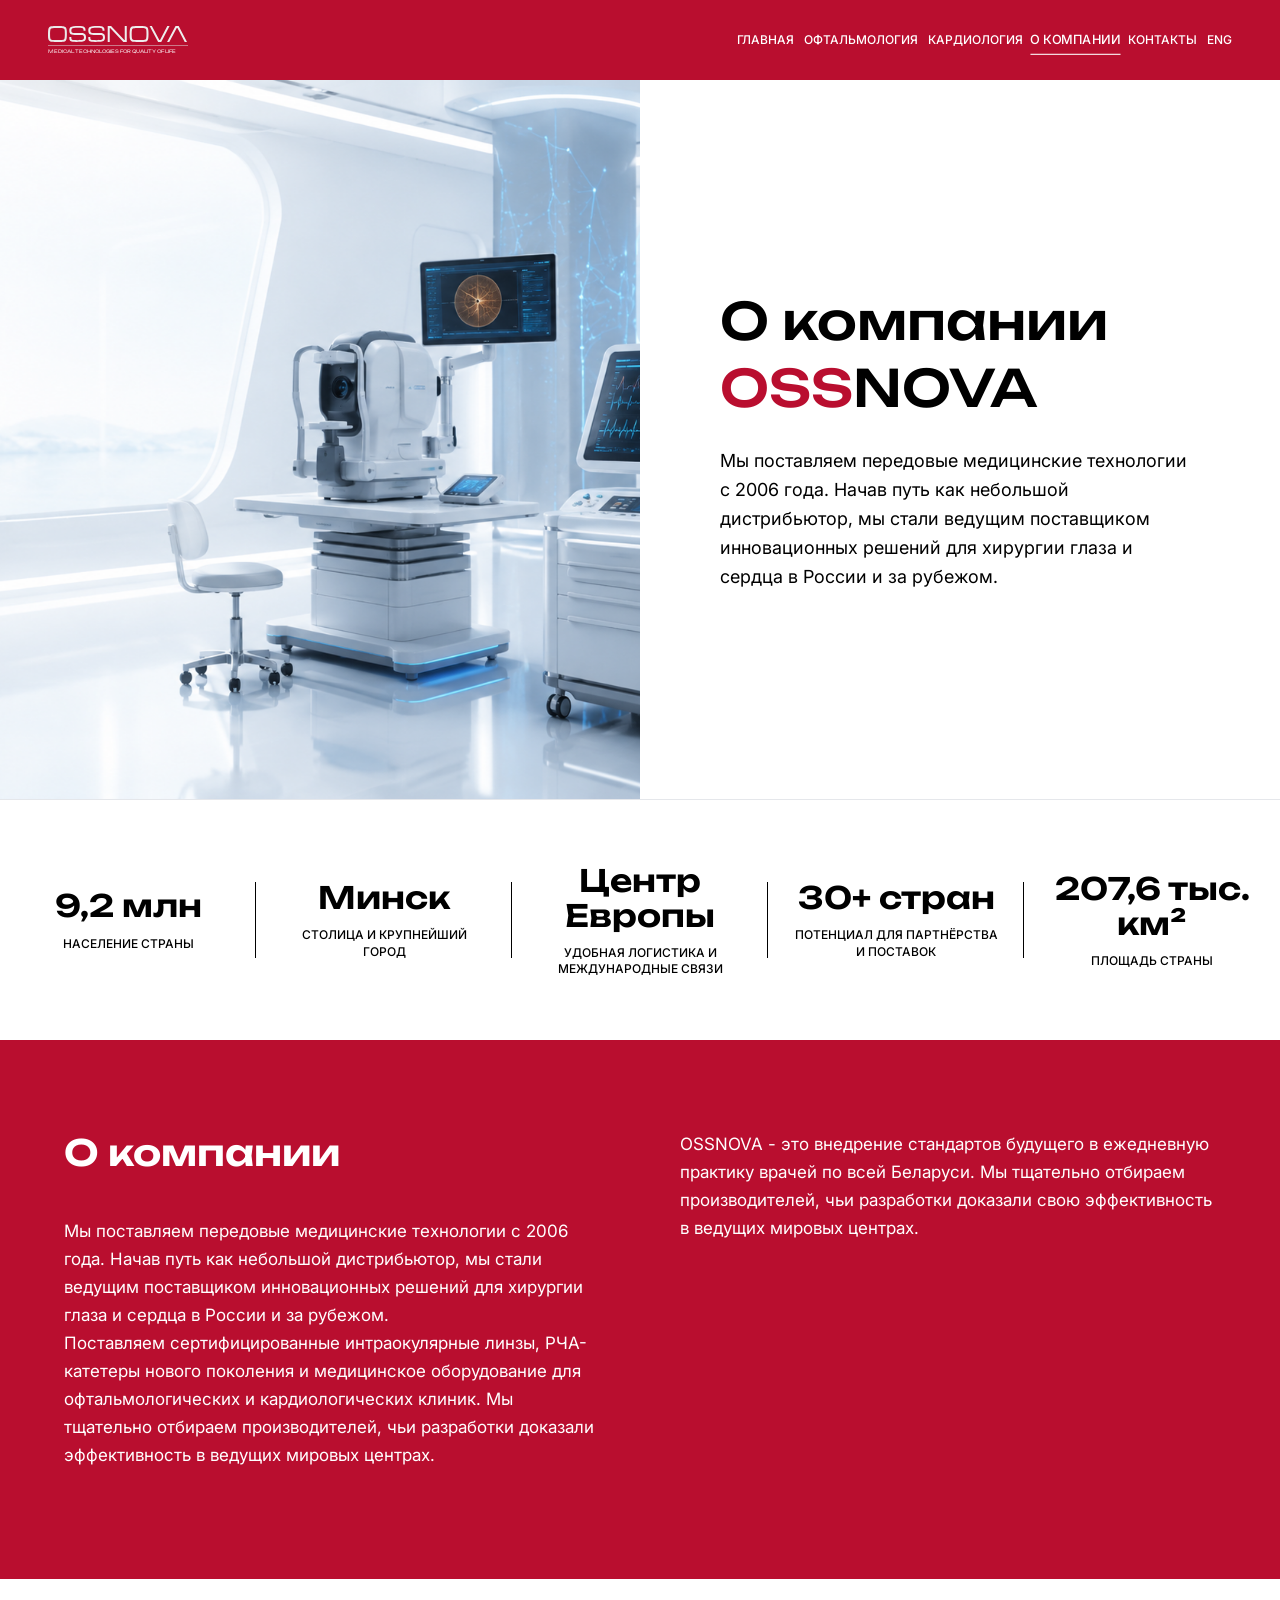
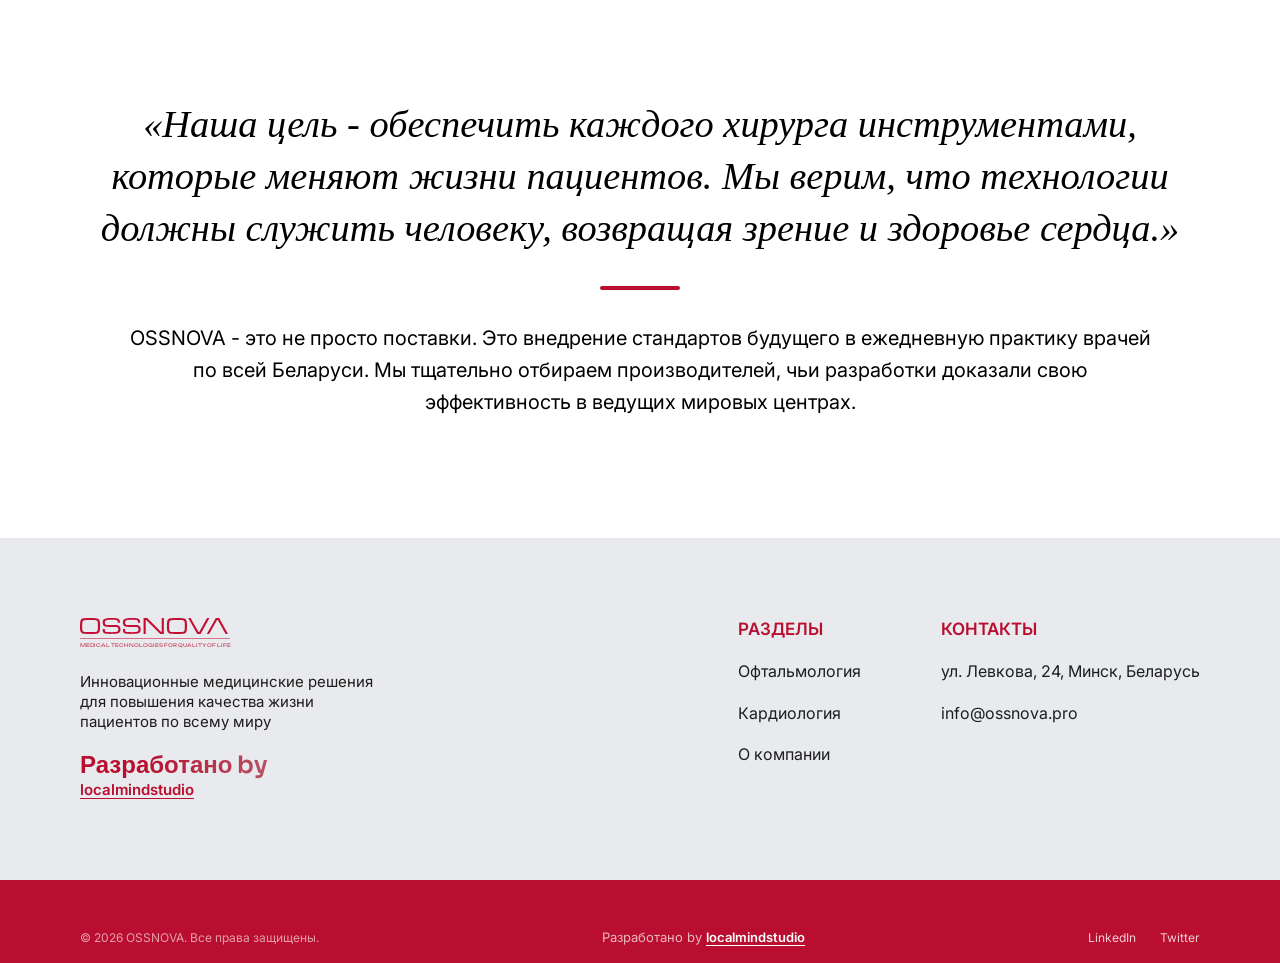
==== about.html @ 9d12c41d "Fit mobile nav labels" ====
<!doctype html>
<html lang="ru">
  <head>
    <meta charset="UTF-8" />
    <meta name="viewport" content="width=device-width, initial-scale=1.0" />
    <title data-i18n="meta.about.title">О компании OSSNOVA - поставки медицинской техники в Беларуси</title>
    <meta
      name="description"
      content="OSSNOVA поставляет медицинскую технику и оборудование для клиник Беларуси: офтальмология, кардиология, логистика, сервис и обучение специалистов."
      data-i18n-content="meta.about.description"
    />
    <meta name="robots" content="index, follow" />
    <link rel="canonical" href="https://ossnovagroup.com/about.html" />
    <link rel="icon" type="image/svg+xml" href="assets/favicon.svg?v=ossnova-favicon-1" />
    <meta name="theme-color" content="#b90e2f" />
    <script>
      (() => {
        const supportedLanguages = ["ru", "en"];
        const storageKey = "ossnova-language";
        const pageLanguage = document.documentElement.lang || "ru";
        const params = new URLSearchParams(window.location.search);
        let storedLanguage = null;

        try {
          storedLanguage = window.localStorage.getItem(storageKey);
        } catch (error) {
          storedLanguage = null;
        }

        const language = params.get("lang") || storedLanguage || pageLanguage;

        if (supportedLanguages.includes(language)) {
          document.documentElement.lang = language;

          if (language !== pageLanguage) {
            document.documentElement.classList.add("is-i18n-pending");
          }
        }
      })();
    </script>
    <link rel="stylesheet" href="styles.css?v=mobile-nav-fit-1" />
  </head>
  <body>
    <header class="site-header">
      <a class="brand" href="index.html" aria-label="OSSNOVA">
        <span class="brand-logo" aria-hidden="true">
          <img class="brand-wordmark" src="assets/logo-ossnova-figma.svg" alt="" />
          <img class="brand-line" src="assets/logo-line-figma.svg" alt="" />
          <span class="brand-tagline" data-i18n="common.brand.tagline">Medical technologies for quality of life</span>
        </span>
      </a>
      <button class="nav-toggle" type="button" aria-expanded="false" aria-controls="site-nav" aria-label="Открыть меню" data-i18n-aria-label="common.nav.openMenu">
        <span></span>
        <span></span>
        <span></span>
      </button>
      <nav class="site-nav" id="site-nav" aria-label="Основная навигация" data-i18n-aria-label="common.nav.label">
        <a href="index.html" data-i18n="common.nav.home">Главная</a>
        <a href="ophthalmology.html" data-i18n="common.nav.ophthalmology">Офтальмология</a>
        <a href="cardiology.html" data-i18n="common.nav.cardiology">Кардиология</a>
        <a href="about.html" aria-current="page" data-i18n="common.nav.about">О компании</a>
        <a href="contact.html" data-i18n="common.nav.contact">Контакты</a>
        <a href="#" lang="en" data-language-toggle>ENG</a>
      </nav>
    </header>

    <main class="about-page">
      <section class="about-hero" aria-labelledby="about-title">
        <div class="about-hero-media">
          <img src="assets/about-figma-hero.png" alt="" decoding="async" fetchpriority="high" data-lqip="assets/lqip/about-figma-hero.jpg" />
        </div>
        <div class="about-hero-copy">
          <h1 id="about-title" data-i18n-html="about.hero.title">О компании <span>OSS</span>NOVA</h1>
          <p data-i18n="about.hero.text">
            Мы поставляем передовые медицинские технологии с 2006 года. Начав путь как небольшой
            дистрибьютор, мы стали ведущим поставщиком инновационных решений для хирургии глаза и
            сердца в России и за рубежом.
          </p>
        </div>
      </section>

      <dl class="about-stats" aria-label="Ключевые факты" data-i18n-aria-label="home.about.stats.label">
        <div>
          <dt><span data-i18n="home.about.stats.population.value">9,2 млн</span></dt>
          <dd><span data-i18n="home.about.stats.population.label">население страны</span></dd>
        </div>
        <div>
          <dt><span data-i18n="home.about.stats.minsk.value">Минск</span></dt>
          <dd><span data-i18n="home.about.stats.minsk.label">столица и крупнейший город</span></dd>
        </div>
        <div>
          <dt><span data-i18n="home.about.stats.center.value">Центр Европы</span></dt>
          <dd><span data-i18n="home.about.stats.center.label">удобная логистика и международные связи</span></dd>
        </div>
        <div>
          <dt><span data-i18n="home.about.stats.partners.value">30+ стран</span></dt>
          <dd><span data-i18n="home.about.stats.partners.label">потенциал для партнёрства и поставок</span></dd>
        </div>
        <div>
          <dt><span data-i18n="home.about.stats.area.value">207,6 тыс. км²</span></dt>
          <dd><span data-i18n="home.about.stats.area.label">площадь страны</span></dd>
        </div>
      </dl>

      <section class="about-red-section" aria-labelledby="about-company-heading">
        <div class="about-red-grid">
          <div>
            <h2 id="about-company-heading" data-i18n="about.section.title">О компании</h2>
            <p data-i18n="about.section.text1">
              Мы поставляем передовые медицинские технологии с 2006 года. Начав путь как небольшой
              дистрибьютор, мы стали ведущим поставщиком инновационных решений для хирургии глаза и
              сердца в России и за рубежом.
            </p>
            <p data-i18n="about.section.text2">
              Поставляем сертифицированные интраокулярные линзы, РЧА-катетеры нового поколения и
              медицинское оборудование для офтальмологических и кардиологических клиник. Мы
              тщательно отбираем производителей, чьи разработки доказали эффективность в ведущих
              мировых центрах.
            </p>
          </div>
          <div>
            <p data-i18n="about.section.text3">
              OSSNOVA - это внедрение стандартов будущего в ежедневную практику врачей по всей
              Беларуси. Мы тщательно отбираем производителей, чьи разработки доказали свою
              эффективность в ведущих мировых центрах.
            </p>
          </div>
        </div>
      </section>

      <figure class="about-quote">
        <blockquote data-i18n="about.quote.text">
          «Наша цель - обеспечить каждого хирурга инструментами, которые меняют жизни пациентов. Мы
          верим, что технологии должны служить человеку, возвращая зрение и здоровье сердца.»
        </blockquote>
        <span aria-hidden="true"></span>
        <figcaption data-i18n="about.quote.caption">
          OSSNOVA - это не просто поставки. Это внедрение стандартов будущего в ежедневную практику
          врачей по всей Беларуси. Мы тщательно отбираем производителей, чьи разработки доказали
          свою эффективность в ведущих мировых центрах.
        </figcaption>
      </figure>
    </main>

    <footer class="site-footer">
      <div class="footer-main">
        <div class="footer-brand">
          <span class="footer-logo" aria-label="OSSNOVA">
            <img class="brand-wordmark" src="assets/logo-ossnova-figma.svg" alt="" />
            <img class="brand-line" src="assets/logo-line-figma.svg" alt="" />
            <small data-i18n="common.brand.tagline">Medical technologies for quality of life</small>
          </span>
          <p data-i18n="common.footer.description">Инновационные медицинские решения для повышения качества жизни пациентов по всему миру</p>
          <p class="footer-credit">
            <span data-i18n="common.footer.developed">Разработано by</span> <a href="https://localmindstudio.site/" target="_blank" rel="noopener">localmindstudio</a>
          </p>
        </div>
        <div class="footer-links">
          <div>
            <h2 data-i18n="common.footer.sections">Разделы</h2>
            <a href="ophthalmology.html" data-i18n="common.nav.ophthalmology">Офтальмология</a>
            <a href="cardiology.html" data-i18n="common.nav.cardiology">Кардиология</a>
            <a href="about.html" data-i18n="common.nav.about">О компании</a>
          </div>
          <div>
            <h2 data-i18n="common.footer.contacts">Контакты</h2>
            <a href="https://www.google.com/maps/search/?api=1&query=%D1%83%D0%BB.%20%D0%9B%D0%B5%D0%B2%D0%BA%D0%BE%D0%B2%D0%B0%2024%2C%20%D0%9C%D0%B8%D0%BD%D1%81%D0%BA%2C%20%D0%91%D0%B5%D0%BB%D0%B0%D1%80%D1%83%D1%81%D1%8C">
              <span data-i18n="common.address.levkova">ул. Левкова, 24, Минск, Беларусь</span>
            </a>
            <a href="mailto:info@ossnova.pro">info@ossnova.pro</a>
          </div>
        </div>
      </div>
      <div class="footer-bottom">
        <p data-i18n="common.footer.rights">© 2026 OSSNOVA. Все права защищены.</p>
        <p class="footer-credit footer-credit-bottom">
          <span data-i18n="common.footer.developed">Разработано by</span> <a href="https://localmindstudio.site/" target="_blank" rel="noopener">localmindstudio</a>
        </p>
        <div>
          <a href="#">LinkedIn</a>
          <a href="#">Twitter</a>
        </div>
      </div>
    </footer>

    <script src="script.js?v=mobile-intro-1"></script>
  </body>
</html>
---- styles.css ----
@import url("https://fonts.googleapis.com/css2?family=Inter:wght@400;500;600;700&family=Sora:wght@600&family=Tinos:ital,wght@1,400&family=Unbounded:wght@400;500;600&display=swap");

:root {
  --red: #b90e2f;
  --button: #c8102e;
  --ink: #1d1d24;
  --body: #201b1b;
  --muted: #666666;
  --line: #e8eaed;
  --soft: #eef0f3;
  --white: #ffffff;
  --shell: min(1280px, calc(100% - 160px));
  --narrow: min(1280px, calc(100% - 160px));
}

* {
  box-sizing: border-box;
}

html {
  scroll-behavior: smooth;
  overflow-x: hidden;
  -webkit-tap-highlight-color: transparent;
}

::selection {
  background: rgba(200, 16, 46, 0.18);
  color: inherit;
}

html.is-i18n-pending body {
  opacity: 0;
}

html.is-home-motion-pending body {
  opacity: 0;
  pointer-events: none;
}

body {
  margin: 0;
  background: var(--white);
  color: var(--body);
  font-family: "Inter", Arial, sans-serif;
  font-size: 16px;
  line-height: 1.35;
  letter-spacing: 0;
  overflow-x: hidden;
}

body.is-nav-open,
body.is-modal-open {
  overflow: hidden;
}

img {
  display: block;
  max-width: 100%;
  -webkit-user-drag: none;
  user-select: none;
}

img[data-lqip] {
  background: var(--lqip-image) center / cover no-repeat;
  filter: blur(10px);
  transition: filter 420ms ease;
}

img[data-lqip].is-loaded {
  filter: none;
}

a {
  color: inherit;
  text-decoration: none;
  -webkit-user-select: none;
  user-select: none;
}

button,
input,
textarea {
  font: inherit;
}

button,
[role="button"],
.nav-toggle,
.carousel-btn,
.carousel-dot,
.button,
.text-link,
.solution-card,
.material-card,
.partner-chip,
.hero-ripple-reveal,
.hero-water,
.hero-bg {
  -webkit-tap-highlight-color: transparent;
  -webkit-touch-callout: none;
}

h1,
h2,
h3,
h4,
p,
dt,
dd,
li,
a,
button,
summary {
  overflow-wrap: anywhere;
}

.section-shell {
  width: var(--shell);
  margin-inline: auto;
}

.soft-reveal {
  opacity: 0;
  transform: translate3d(0, 16px, 0);
  transition:
    opacity 520ms ease,
    transform 620ms cubic-bezier(0.2, 0.78, 0.22, 1);
  transition-delay: var(--soft-reveal-delay, 0ms);
  will-change: opacity, transform;
}

.soft-reveal.is-visible {
  opacity: 1;
  transform: translate3d(0, 0, 0);
}

.site-header {
  position: sticky;
  top: 0;
  z-index: 30;
  display: flex;
  align-items: center;
  justify-content: space-between;
  height: 80px;
  padding-inline: max(80px, calc((100vw - 1280px) / 2));
  background: var(--red);
  color: var(--white);
  overflow: hidden;
}

.site-header > * {
  position: relative;
  z-index: 1;
}

.site-header::after {
  position: absolute;
  inset: -180% -24%;
  z-index: 0;
  background:
    radial-gradient(circle at 18% 52%, rgba(255, 255, 255, 0) 0 11%, rgba(255, 255, 255, 0.48) 12%, rgba(255, 255, 255, 0) 16%),
    radial-gradient(circle at 48% 50%, rgba(185, 231, 249, 0) 0 14%, rgba(185, 231, 249, 0.42) 15%, rgba(185, 231, 249, 0) 19%),
    radial-gradient(circle at 78% 48%, rgba(255, 255, 255, 0) 0 10%, rgba(255, 255, 255, 0.34) 11%, rgba(255, 255, 255, 0) 15%);
  content: "";
  opacity: 0;
  pointer-events: none;
  transform: scale(0.2);
  transform-origin: 44% 50%;
}

.brand {
  display: inline-flex;
  flex: 0 0 auto;
  align-items: center;
  width: 140px;
  min-width: 140px;
}

.brand-logo {
  display: flex;
  width: 140px;
  min-width: 0;
  flex-direction: column;
  gap: 3px;
}

.brand-wordmark {
  width: 139px;
  height: 16px;
}

.brand-line {
  width: 140px;
  height: 1px;
  opacity: 0.9;
}

.brand-tagline {
  color: rgba(255, 255, 255, 0.78);
  font-family: "Unbounded", Arial, sans-serif;
  font-size: 4.7px;
  font-weight: 400;
  line-height: 1;
  text-transform: uppercase;
  white-space: nowrap;
}

.brand > span:not(.brand-logo),
.footer-brand span {
  display: block;
  font-family: "Sora", Arial, sans-serif;
  font-size: 24px;
  font-weight: 600;
  line-height: 1.25;
  background: linear-gradient(98deg, #ffffff 22%, #b3b1b1 120%);
  -webkit-background-clip: text;
  background-clip: text;
  color: transparent;
}

.site-nav {
  display: flex;
  align-items: center;
  gap: clamp(12px, 1.55vw, 30px);
  font-size: 13px;
  font-weight: 500;
  text-transform: uppercase;
}

.site-nav a {
  position: relative;
  display: inline-block;
  white-space: nowrap;
  transform-origin: center;
  transition:
    color 180ms ease,
    transform 180ms cubic-bezier(0.2, 0.78, 0.22, 1);
}

@media (max-width: 1380px) and (min-width: 1101px) {
  .site-header {
    padding-inline: 48px;
  }

  .site-nav {
    gap: 10px;
    font-size: 12px;
  }
}

.site-nav a::after {
  position: absolute;
  right: 0;
  bottom: -6px;
  left: 0;
  height: 1px;
  background: currentColor;
  content: "";
  transform: scaleX(0);
  transform-origin: left;
  transition: transform 180ms ease;
}

.site-nav a:hover::after,
.site-nav a:focus-visible::after,
.site-nav a[aria-current="page"]::after {
  transform: scaleX(1);
}

.site-nav a:hover,
.site-nav a:focus-visible,
.site-nav a[aria-current="page"] {
  transform: scale(1.06);
}

.nav-toggle {
  display: inline-grid;
  position: relative;
  flex: 0 0 42px;
  width: 42px;
  height: 42px;
  margin-left: auto;
  padding: 0;
  border: 1px solid rgba(255, 255, 255, 0.74);
  background: rgba(255, 255, 255, 0.18);
  color: var(--white);
  cursor: pointer;
  place-items: center;
}

.nav-toggle span {
  position: absolute;
  top: 50%;
  left: 50%;
  display: block;
  width: 18px;
  height: 2.5px;
  background: currentColor;
  transition:
    opacity 180ms ease,
    transform 180ms ease;
}

.nav-toggle span:nth-child(1) {
  transform: translate(-50%, calc(-50% - 6px));
}

.nav-toggle span:nth-child(2) {
  transform: translate(-50%, -50%);
}

.nav-toggle span:nth-child(3) {
  transform: translate(-50%, calc(-50% + 6px));
}

.nav-toggle[aria-expanded="true"] span:nth-child(1) {
  transform: translate(-50%, -50%) rotate(45deg);
}

.nav-toggle[aria-expanded="true"] span:nth-child(2) {
  opacity: 0;
}

.nav-toggle[aria-expanded="true"] span:nth-child(3) {
  transform: translate(-50%, -50%) rotate(-45deg);
}

@media (min-width: 1101px) {
  .nav-toggle {
    display: none;
  }
}

.hero {
  position: relative;
  min-height: 800px;
  overflow: hidden;
}

.hero-bg {
  position: absolute;
  inset: 0;
  z-index: 0;
  width: 100%;
  height: 100%;
  object-fit: cover;
  object-position: center;
  transform: scaleX(-1);
}

.hero.is-water-ready .hero-bg {
  opacity: 0;
}

.hero-water {
  position: absolute;
  inset: 0;
  z-index: 1;
  display: block;
  width: 100%;
  height: 100%;
  opacity: 0;
  pointer-events: none;
  transition: opacity 180ms ease;
}

.hero.is-water-ready .hero-water {
  opacity: 1;
}

.hero-ripple-reveal {
  position: absolute;
  inset: 0;
  z-index: 4;
  overflow: hidden;
  opacity: 0;
  pointer-events: none;
}

.hero-ripple-reveal span {
  position: absolute;
  width: 34vmax;
  aspect-ratio: 1;
  border: 1px solid rgba(255, 255, 255, 0.78);
  border-radius: 50%;
  background:
    radial-gradient(circle, rgba(255, 255, 255, 0) 0 42%, rgba(255, 255, 255, 0.36) 43%, rgba(255, 255, 255, 0) 49%),
    radial-gradient(circle, rgba(148, 221, 247, 0.22) 0 28%, rgba(148, 221, 247, 0) 58%);
  box-shadow:
    0 0 28px rgba(255, 255, 255, 0.48),
    inset 0 0 30px rgba(167, 231, 252, 0.32);
  filter: blur(1px);
  opacity: 0;
  transform: translate(-50%, -50%) scale(0.08);
}

.hero-ripple-reveal span:nth-child(1) {
  left: 62%;
  top: 45%;
}

.hero-ripple-reveal span:nth-child(2) {
  left: 35%;
  top: 58%;
  width: 26vmax;
}

.hero-ripple-reveal span:nth-child(3) {
  left: 78%;
  top: 72%;
  width: 22vmax;
}

.home-ripple-intro .site-header {
  animation: headerRippleIntro 980ms cubic-bezier(0.18, 0.82, 0.16, 1) both;
}

.home-ripple-intro .site-header::after {
  animation: headerRippleRings 1450ms cubic-bezier(0.2, 0.82, 0.18, 1) 90ms both;
}

.home-ripple-intro .hero-bg {
  animation: heroRippleSurfaceIntro 1700ms cubic-bezier(0.18, 0.82, 0.16, 1) 100ms both;
}

.home-ripple-intro .hero.is-water-ready .hero-water {
  animation: heroRippleCanvasIntro 1700ms cubic-bezier(0.18, 0.82, 0.16, 1) 100ms both;
}

.home-ripple-intro .hero-ripple-reveal {
  animation: rippleLayerFade 1900ms ease both;
}

.home-ripple-intro .hero-ripple-reveal span:nth-child(1) {
  animation: rippleCircleExpand 1500ms cubic-bezier(0.16, 0.74, 0.2, 1) 120ms both;
}

.home-ripple-intro .hero-ripple-reveal span:nth-child(2) {
  animation: rippleCircleExpand 1350ms cubic-bezier(0.16, 0.74, 0.2, 1) 280ms both;
}

.home-ripple-intro .hero-ripple-reveal span:nth-child(3) {
  animation: rippleCircleExpand 1250ms cubic-bezier(0.16, 0.74, 0.2, 1) 430ms both;
}

.home-ripple-intro .hero h1,
.home-ripple-intro .hero p,
.home-ripple-intro .hero .button {
  animation: homeHeroCopyIntro 620ms ease both;
}

.home-ripple-intro .hero h1 {
  animation-delay: 160ms;
}

.home-ripple-intro .hero p {
  animation-delay: 260ms;
}

.home-ripple-intro .hero .button {
  animation-delay: 360ms;
}

@media (max-width: 640px) {
  .hero-water,
  .hero-ripple-reveal {
    display: none;
  }

  .hero.is-water-ready .hero-bg {
    opacity: 1;
  }

  .home-mobile-intro .hero-bg {
    animation: homeMobileHeroMediaIntro 520ms ease both;
  }

  .home-mobile-intro .hero h1,
  .home-mobile-intro .hero p,
  .home-mobile-intro .hero .button {
    animation: homeMobileHeroIntro 540ms ease both;
  }

  .home-mobile-intro .hero h1 {
    animation-delay: 80ms;
  }

  .home-mobile-intro .hero p {
    animation-delay: 160ms;
  }

  .home-mobile-intro .hero .button {
    animation-delay: 240ms;
  }
}

@media (prefers-reduced-motion: reduce) {
  .soft-reveal {
    opacity: 1;
    transform: none;
    transition: none;
  }

  .site-nav a,
  .footer-links a,
  .footer-bottom div a {
    transition: none;
  }

  .site-nav a:hover,
  .site-nav a:focus-visible,
  .site-nav a[aria-current="page"],
  .footer-links a:hover,
  .footer-links a:focus-visible,
  .footer-bottom div a:hover,
  .footer-bottom div a:focus-visible {
    transform: none;
  }

  .hero.is-water-ready .hero-bg {
    opacity: 1;
  }

  .hero-water {
    display: none;
  }

  .home-ripple-intro .site-header,
  .home-ripple-intro .site-header::after,
  .home-ripple-intro .hero-bg,
  .home-ripple-intro .hero.is-water-ready .hero-water,
  .home-ripple-intro .hero-ripple-reveal,
  .home-ripple-intro .hero-ripple-reveal span,
  .home-ripple-intro .hero h1,
  .home-ripple-intro .hero p,
  .home-ripple-intro .hero .button {
    animation: none;
    clip-path: none;
    filter: none;
    opacity: 1;
    transform: none;
  }

  .home-ripple-intro .hero-bg {
    transform: scaleX(-1);
  }

  .hero-ripple-reveal,
  .site-header::after {
    display: none;
  }
}

@keyframes headerRippleIntro {
  0% {
    clip-path: circle(0% at 18% 50%);
    filter: blur(10px);
    opacity: 0;
  }

  58% {
    clip-path: circle(88% at 24% 50%);
    filter: blur(2px);
    opacity: 1;
  }

  100% {
    clip-path: circle(150% at 50% 50%);
    filter: blur(0);
    opacity: 1;
  }
}

@keyframes headerRippleRings {
  0% {
    opacity: 0;
    transform: scale(0.16);
  }

  42% {
    opacity: 0.72;
  }

  100% {
    opacity: 0;
    transform: scale(1.42);
  }
}

@keyframes heroRippleCanvasIntro {
  0% {
    clip-path: circle(0% at 62% 48%);
    filter: blur(16px);
    opacity: 0;
    transform: scale(1.04);
  }

  52% {
    clip-path: circle(86% at 62% 48%);
    filter: blur(4px);
    opacity: 1;
    transform: scale(1.018);
  }

  100% {
    clip-path: circle(154% at 62% 48%);
    filter: blur(0);
    opacity: 1;
    transform: scale(1);
  }
}

@keyframes heroRippleSurfaceIntro {
  0% {
    clip-path: circle(0% at 62% 48%);
    filter: blur(16px);
    opacity: 0;
    transform: scaleX(-1) scale(1.04);
  }

  52% {
    clip-path: circle(86% at 62% 48%);
    filter: blur(4px);
    opacity: 1;
    transform: scaleX(-1) scale(1.018);
  }

  100% {
    clip-path: circle(154% at 62% 48%);
    filter: blur(0);
    opacity: 1;
    transform: scaleX(-1) scale(1);
  }
}

@keyframes rippleLayerFade {
  0% {
    opacity: 0;
  }

  14%,
  72% {
    opacity: 1;
  }

  100% {
    opacity: 0;
    visibility: hidden;
  }
}

@keyframes rippleCircleExpand {
  0% {
    opacity: 0;
    transform: translate(-50%, -50%) scale(0.08);
  }

  28% {
    opacity: 0.96;
  }

  100% {
    opacity: 0;
    transform: translate(-50%, -50%) scale(1.65);
  }
}

@keyframes homeHeroCopyIntro {
  0% {
    opacity: 0;
    transform: translate3d(0, 12px, 0);
  }

  100% {
    opacity: 1;
    transform: translate3d(0, 0, 0);
  }
}

@keyframes homeMobileHeroIntro {
  0% {
    opacity: 0;
    transform: translate3d(0, 10px, 0);
  }

  100% {
    opacity: 1;
    transform: translate3d(0, 0, 0);
  }
}

@keyframes homeMobileHeroMediaIntro {
  0% {
    opacity: 0.9;
    transform: scaleX(-1) scale(1.015);
  }

  100% {
    opacity: 1;
    transform: scaleX(-1) scale(1);
  }
}

.hero::after {
  position: absolute;
  inset: 0;
  z-index: 2;
  background: linear-gradient(
    90deg,
    rgba(255, 255, 255, 0.6) 0%,
    rgba(241, 250, 253, 0.18) 44%,
    rgba(232, 247, 252, 0) 64%
  );
  content: "";
  pointer-events: none;
}

.hero-content {
  position: relative;
  z-index: 3;
  padding-top: 206px;
}

.hero h1 {
  max-width: 1018px;
  margin: 0;
  color: #000000;
  font-family: "Unbounded", Arial, sans-serif;
  font-size: clamp(48px, 3.75vw, 72px);
  font-weight: 600;
  line-height: 1.3;
}

.hero p {
  width: min(573px, 100%);
  margin: 24px 0 0;
  color: #000000;
  font-weight: 500;
  line-height: 1.35;
}

.button {
  display: inline-flex;
  align-items: center;
  justify-content: center;
  min-width: 300px;
  height: 55px;
  margin-top: 50px;
  padding: 8px 24px 10px;
  border: 0;
  background: var(--button);
  color: var(--white);
  font-weight: 500;
  text-transform: uppercase;
  cursor: pointer;
  transition: transform 180ms ease, background 180ms ease;
}

.button:hover,
.button:focus-visible {
  background: #a80d28;
  transform: translateY(-1px);
}

.partners {
  --partner-gap: 20px;
  width: min(1340px, calc(100% - 100px));
  margin: 100px auto 0;
  overflow: hidden;
  contain: paint;
}

.partner-track {
  display: flex;
  width: max-content;
  animation: partnersMarquee 42s linear infinite;
  will-change: transform;
}

.partners:hover .partner-track,
.partners:focus-within .partner-track {
  animation-play-state: paused;
}

.partner-run {
  display: flex;
  flex: 0 0 auto;
  gap: var(--partner-gap);
  padding-right: var(--partner-gap);
}

.partner-chip {
  display: flex;
  flex: 0 0 auto;
  align-items: center;
  gap: 12px;
  height: 58px;
  padding: 12px 24px 14px;
  background: #eeeeee;
  color: #000000;
  font-family: "Unbounded", Arial, sans-serif;
  font-size: 20px;
  font-weight: 500;
}

.partner-chip span {
  width: 32px;
  height: 32px;
  background: #d9d9d9;
}

.partner-chip b {
  font-weight: inherit;
}

@keyframes partnersMarquee {
  from {
    transform: translate3d(0, 0, 0);
  }

  to {
    transform: translate3d(-50%, 0, 0);
  }
}

@media (prefers-reduced-motion: reduce) {
  .partner-track,
  .solution-track,
  .belarus-map__outline {
    animation: none;
  }
}

.section-offset {
  margin-top: 120px;
}

.solution-carousel {
  width: var(--narrow);
  margin-inline: auto;
}

.solution-viewport {
  overflow: hidden;
  contain: paint;
}

.solution-track {
  display: flex;
  animation: solutionsMarquee 34s linear infinite;
  transition: transform 320ms ease;
  will-change: transform;
}

.solution-card {
  display: grid;
  grid-template-columns: minmax(0, 1fr) minmax(0, 1fr);
  flex: 0 0 100%;
  gap: 60px;
  align-items: center;
  min-height: 520px;
}

.solution-media {
  height: 520px;
  overflow: hidden;
}

.solution-media img {
  width: 100%;
  height: 100%;
  object-fit: cover;
}

.solution-copy {
  padding: 40px;
}

.solution-copy h2 {
  margin: 0;
  color: #1c1c2e;
  font-family: "Unbounded", Arial, sans-serif;
  font-size: 32px;
  font-weight: 500;
  line-height: 1.3;
}

.solution-copy p,
.material-card p {
  margin: 20px 0 0;
  line-height: 22px;
}

.text-link {
  position: relative;
  display: inline-flex;
  align-items: center;
  gap: 4px;
  margin-top: 24px;
  padding-bottom: 5px;
  color: var(--button);
  font-weight: 500;
  text-transform: uppercase;
  transform-origin: left center;
  transition:
    color 180ms ease,
    transform 220ms cubic-bezier(0.2, 0.8, 0.2, 1);
}

.text-link::before {
  position: absolute;
  right: 0;
  bottom: 0;
  left: 0;
  height: 1px;
  background: currentColor;
  content: "";
  transform: scaleX(0);
  transform-origin: left;
  transition: transform 220ms ease;
}

.text-link::after {
  content: "→";
  font-size: 16px;
  line-height: 1;
  transition: transform 220ms cubic-bezier(0.2, 0.8, 0.2, 1);
}

.text-link:hover,
.text-link:focus-visible {
  transform: translateX(6px) scale(1.045);
}

.text-link:hover::before,
.text-link:focus-visible::before {
  transform: scaleX(1);
}

.text-link:hover::after,
.text-link:focus-visible::after {
  transform: translateX(4px);
}

.text-link-light {
  color: var(--white);
}

.carousel-controls {
  display: none;
  align-items: center;
  justify-content: center;
  gap: 12px;
  margin-top: 24px;
}

.carousel-btn,
.carousel-dot {
  border: 1px solid var(--red);
  background: transparent;
  color: var(--red);
  cursor: pointer;
}

.carousel-btn {
  display: inline-flex;
  align-items: center;
  justify-content: center;
  width: 40px;
  height: 40px;
  font-size: 28px;
  line-height: 1;
}

.carousel-dot {
  width: 11px;
  height: 11px;
  padding: 0;
  border-radius: 50%;
}

.carousel-dot.is-active {
  background: var(--red);
}

@keyframes solutionsMarquee {
  from {
    transform: translate3d(-50%, 0, 0);
  }

  to {
    transform: translate3d(0, 0, 0);
  }
}

.section-kicker {
  margin: 0 0 18px;
  color: var(--red);
  font-size: 12px;
  font-weight: 700;
  letter-spacing: 0.16em;
  line-height: 1.2;
  text-transform: uppercase;
}

.belarus-network {
  position: relative;
  margin-top: 128px;
  padding: 118px 0 128px;
  overflow: hidden;
  background: linear-gradient(135deg, #f7f8fa 0%, #e7ebf0 48%, #ffffff 100%);
  color: var(--ink);
  isolation: isolate;
}

.belarus-network::before {
  position: absolute;
  inset: 0;
  z-index: -2;
  background: linear-gradient(118deg, rgba(255, 255, 255, 0) 16%, rgba(255, 255, 255, 0.82) 42%, rgba(255, 255, 255, 0) 68%);
  content: "";
  opacity: 0.88;
}

.belarus-network::after {
  display: none;
}

.belarus-network.is-globe-ready::after {
  opacity: 0;
}

.belarus-network__globe {
  position: absolute;
  top: 48%;
  left: 68%;
  z-index: -1;
  display: block;
  width: min(820px, 68vw);
  height: min(820px, 68vw);
  opacity: 0;
  pointer-events: none;
  transform: translate(-50%, -50%);
  transition: opacity 420ms ease;
}

.belarus-network.is-globe-ready .belarus-network__globe {
  opacity: 0.5;
}

.belarus-network__shell {
  position: relative;
  z-index: 1;
  display: grid;
  grid-template-columns: minmax(420px, 0.86fr) minmax(600px, 1.14fr);
  gap: 56px;
  align-items: center;
}

.belarus-network__copy h2 {
  margin: 0;
  font-family: "Unbounded", Arial, sans-serif;
  font-size: clamp(40px, 3.45vw, 64px);
  font-weight: 500;
  line-height: 1.08;
  color: #1c1c2e;
  hyphens: manual;
  overflow-wrap: normal;
  word-break: normal;
}

.belarus-network__title {
  display: flex;
  flex-direction: column;
  gap: 16px;
}

.belarus-title-logo {
  display: grid;
  width: min(360px, 100%);
  gap: 7px;
}

.belarus-title-logo .brand-wordmark {
  width: 100%;
  height: clamp(30px, 2.65vw, 42px);
  filter: brightness(0) saturate(100%) invert(15%) sepia(98%) saturate(3437%) hue-rotate(337deg) brightness(83%) contrast(101%);
}

.belarus-network__copy > p:not(.section-kicker) {
  max-width: 620px;
  margin: 28px 0 0;
  color: #565963;
  font-size: 18px;
  line-height: 1.62;
}

.belarus-network__stats {
  display: grid;
  grid-template-columns: repeat(3, minmax(0, 1fr));
  gap: 14px;
  margin-top: 42px;
}

.belarus-network__stats div {
  min-height: 118px;
  padding: 20px 18px;
  border: 1px solid rgba(185, 14, 47, 0.12);
  background: rgba(255, 255, 255, 0.72);
  backdrop-filter: blur(12px);
  box-shadow: 0 18px 42px rgba(82, 91, 109, 0.12);
}

.belarus-network__stats strong,
.belarus-network__stats span {
  display: block;
}

.belarus-network__stats strong {
  font-family: "Unbounded", Arial, sans-serif;
  font-size: clamp(26px, 2.4vw, 42px);
  font-weight: 500;
  line-height: 1;
  color: var(--red);
}

.belarus-network__stats span {
  margin-top: 12px;
  color: #5f626b;
  font-size: 13px;
  line-height: 1.35;
}

.belarus-map-card {
  position: relative;
  min-height: 660px;
  overflow: visible;
  border: 0;
  background: transparent;
  box-shadow: none;
  isolation: isolate;
}

.belarus-map-card::before {
  display: none;
}

.belarus-map-card::after {
  display: none;
}

.belarus-map-card__globe {
  display: none;
}

.belarus-map-card__stage {
  position: relative;
  z-index: 1;
  height: 620px;
  padding: 22px 18px 0;
}

.belarus-map {
  display: block;
  width: 100%;
  height: 100%;
  overflow: visible;
  filter: drop-shadow(0 26px 38px rgba(93, 102, 118, 0.24));
}

.belarus-map-loader {
  position: absolute;
  top: 50%;
  left: 50%;
  padding: 10px 14px;
  border: 1px solid rgba(185, 14, 47, 0.12);
  background: rgba(255, 255, 255, 0.84);
  color: #5f626b;
  font-size: 13px;
  transform: translate(-50%, -50%);
}

.belarus-map__outline {
  display: none;
}

.belarus-region {
  cursor: pointer;
  outline: none;
  transform-box: fill-box;
  transform-origin: center;
  transition: transform 320ms cubic-bezier(0.2, 0.75, 0.2, 1);
}

.belarus-region.is-active {
  transform: translate(var(--region-x), var(--region-y));
}

.belarus-region__shape {
  fill: rgba(224, 228, 235, 0.78);
  stroke: rgba(185, 14, 47, 0.34);
  stroke-width: 1.45;
  transition: fill 220ms ease, stroke 220ms ease, filter 220ms ease;
  vector-effect: non-scaling-stroke;
}

.belarus-region__hit,
.belarus-region__hotspot {
  fill: transparent;
  pointer-events: all;
}

.belarus-region__hit {
  stroke: transparent;
  stroke-width: 18;
  vector-effect: non-scaling-stroke;
}

.belarus-region.is-active .belarus-region__shape,
.belarus-region:focus-visible .belarus-region__shape {
  fill: rgba(200, 16, 46, 0.22);
  stroke: rgba(185, 14, 47, 0.82);
  filter: drop-shadow(0 0 16px rgba(185, 14, 47, 0.22));
}

.belarus-region-panel {
  position: absolute;
  top: 28px;
  left: 28px;
  z-index: 2;
  width: min(286px, calc(100% - 56px));
  padding: 14px;
  border: 1px solid rgba(185, 14, 47, 0.18);
  background:
    linear-gradient(145deg, rgba(255, 255, 255, 0.54), rgba(255, 255, 255, 0.24)),
    rgba(255, 255, 255, 0.18);
  backdrop-filter: blur(18px) saturate(1.12);
  box-shadow: 0 18px 42px rgba(82, 91, 109, 0.16);
  pointer-events: none;
  transform: translateY(6px);
}

.belarus-region-panel.is-changing {
  animation: regionPanelAppear 420ms cubic-bezier(0.2, 0.75, 0.2, 1) both;
}

.belarus-region-panel span {
  display: block;
  color: var(--red);
  font-size: 9px;
  font-weight: 700;
  letter-spacing: 0.16em;
  line-height: 1.2;
  text-transform: uppercase;
}

.belarus-region-panel h3 {
  margin: 8px 0 0;
  font-family: "Unbounded", Arial, sans-serif;
  font-size: 20px;
  font-weight: 500;
  line-height: 1.12;
  color: #1c1c2e;
}

.belarus-region-panel p {
  display: none;
}

.belarus-region-metrics {
  display: grid;
  grid-template-columns: repeat(2, minmax(0, 1fr));
  gap: 8px;
  margin-top: 12px;
}

.belarus-region-metrics div {
  min-width: 0;
  padding: 9px 10px;
  border: 1px solid rgba(185, 14, 47, 0.12);
  background: rgba(255, 255, 255, 0.34);
}

.belarus-region-metrics strong,
.belarus-region-metrics span {
  display: block;
}

.belarus-region-metrics strong {
  color: var(--red);
  font-family: "Unbounded", Arial, sans-serif;
  font-size: 17px;
  font-weight: 500;
  line-height: 1;
}

.belarus-region-metrics span {
  margin-top: 6px;
  color: #5f626b;
  font-size: 9px;
  line-height: 1.25;
}

@keyframes regionPanelAppear {
  from {
    opacity: 0;
    transform: translateY(18px);
  }

  to {
    opacity: 1;
    transform: translateY(0);
  }
}

@keyframes mapOutlinePulse {
  0%,
  100% {
    opacity: 0.42;
  }

  50% {
    opacity: 0.82;
  }
}

.home-about {
  padding: 100px 0 120px;
  background: var(--red);
  color: var(--white);
}

.home-about-shell {
  width: var(--narrow);
}

.home-about h2 {
  margin: 0 0 52px;
  font-family: "Unbounded", Arial, sans-serif;
  font-size: clamp(36px, 3.35vw, 64px);
  font-weight: 500;
  line-height: 1.22;
  text-transform: uppercase;
}

.home-about-panel {
  overflow: hidden;
  border: 1px solid rgba(255, 255, 255, 0.42);
  background: rgba(150, 8, 36, 0.18);
}

.home-about-media {
  height: 320px;
  overflow: hidden;
}

.home-about-media img {
  width: 100%;
  height: 100%;
  object-fit: cover;
}

.home-about-content {
  display: grid;
  grid-template-columns: minmax(280px, 0.8fr) minmax(0, 1.2fr);
  gap: 48px;
  align-items: start;
  padding: 36px 40px 40px;
}

.home-about-copy p {
  margin: 0;
  color: rgba(255, 255, 255, 0.92);
  font-size: 18px;
  line-height: 1.55;
}

.home-about-stats {
  display: grid;
  grid-template-columns: repeat(5, minmax(0, 1fr));
  gap: 0;
  margin: 0;
}

.home-about-stats div {
  min-width: 0;
  padding: 0 18px;
  border-left: 1px solid rgba(255, 255, 255, 0.32);
}

.home-about-stats div:first-child {
  border-left: 0;
}

.home-about-stats dt {
  margin: 0;
  color: var(--white);
  font-family: "Unbounded", Arial, sans-serif;
  font-size: clamp(18px, 1.35vw, 26px);
  font-weight: 500;
  line-height: 1.15;
}

.home-about-stats dd {
  margin: 12px 0 0;
  color: rgba(255, 255, 255, 0.72);
  font-size: 13px;
  line-height: 1.35;
}

.company-story {
  background: var(--white);
}

.company-hero {
  display: grid;
  grid-template-columns: minmax(0, 1fr) minmax(480px, 0.76fr);
  min-height: 720px;
}

.company-hero-media {
  min-height: 520px;
  overflow: hidden;
}

.company-hero-media img,
.tech-media img,
.detail-hero img {
  width: 100%;
  height: 100%;
  object-fit: cover;
}

.company-hero-copy {
  display: flex;
  flex-direction: column;
  justify-content: center;
  padding: 80px;
  background: var(--white);
}

.company-hero-copy h1,
.company-hero-copy h2 {
  margin: 0;
  color: #1c1c2e;
  font-family: "Unbounded", Arial, sans-serif;
  font-size: clamp(42px, 3.35vw, 64px);
  font-weight: 500;
  line-height: 1.3;
}

.company-hero-copy h1 span,
.company-hero-copy h2 span {
  color: var(--red);
}

.company-hero-copy p {
  margin: 24px 0 0;
  color: #333333;
  font-size: 20px;
  line-height: 32px;
}

.company-metrics {
  display: grid;
  grid-template-columns: repeat(5, minmax(0, 1fr));
  margin: 0;
  border-top: 1px solid var(--line);
  border-bottom: 1px solid var(--line);
}

.company-metrics div {
  min-height: 240px;
  padding: 48px 32px;
  border-left: 1px solid var(--line);
}

.company-metrics div:first-child {
  border-left: 0;
}

.company-metrics dt {
  color: #1c1c2e;
  font-family: "Unbounded", Arial, sans-serif;
  font-size: clamp(28px, 2vw, 40px);
  font-weight: 500;
  line-height: 1.15;
}

.company-metrics dd {
  margin: 20px 0 0;
  color: #666666;
  font-size: 16px;
  line-height: 1.45;
}

.company-red-band {
  padding: 100px 0;
  background: var(--red);
  color: var(--white);
}

.company-red-inner {
  display: grid;
  grid-template-columns: minmax(280px, 0.82fr) minmax(0, 1fr);
  gap: 90px;
  width: var(--narrow);
  margin-inline: auto;
}

.company-red-inner h2 {
  margin: 0;
  font-family: "Unbounded", Arial, sans-serif;
  font-size: clamp(34px, 2.5vw, 48px);
  font-weight: 500;
  line-height: 1.25;
}

.company-red-inner p {
  margin: 24px 0 0;
  font-size: 18px;
  line-height: 1.65;
}

.company-red-inner div:first-child p {
  margin-top: 32px;
}

.company-quote {
  width: var(--narrow);
  margin: 0 auto;
  padding: 110px 0 120px;
}

.company-quote blockquote {
  max-width: 1320px;
  margin: 0;
  color: #1c1c2e;
  font-family: "Tinos", "Times New Roman", serif;
  font-size: clamp(34px, 2.5vw, 48px);
  font-style: italic;
  line-height: 1.3;
}

.company-quote blockquote::after {
  display: block;
  width: 80px;
  height: 4px;
  margin-top: 44px;
  background: var(--red);
  content: "";
}

.company-quote figcaption {
  max-width: 900px;
  margin-top: 44px;
  color: #666666;
  font-size: 18px;
  line-height: 1.6;
}

.about-page {
  background: var(--white);
  color: #000000;
}

.about-hero {
  display: grid;
  grid-template-columns: 1fr 1fr;
  height: 720px;
  border-bottom: 1px solid #e5e7eb;
}

.about-hero-media {
  min-width: 0;
  overflow: hidden;
}

.about-hero-media img {
  width: 100%;
  height: 100%;
  object-fit: cover;
}

.about-hero-copy {
  display: flex;
  flex-direction: column;
  justify-content: center;
  gap: 24px;
  min-width: 0;
  padding: 120px;
  background: var(--white);
}

.about-hero-copy h1 {
  margin: 0;
  color: #000000;
  font-family: "Unbounded", Arial, sans-serif;
  font-size: 64px;
  font-weight: 500;
  line-height: 1.3;
}

.about-hero-copy h1 span {
  color: var(--red);
}

.about-hero-copy p {
  max-width: 680px;
  margin: 0;
  color: #000000;
  font-size: 20px;
  line-height: 32px;
}

.about-stats {
  display: grid;
  grid-template-columns: repeat(5, minmax(0, 1fr));
  min-height: 240px;
  margin: 0;
  background: var(--white);
}

.about-stats div {
  position: relative;
  display: flex;
  align-items: center;
  flex-direction: column;
  justify-content: center;
  min-width: 0;
  padding: 48px 28px;
  text-align: center;
}

.about-stats div:not(:last-child)::after {
  position: absolute;
  top: 50%;
  right: 0;
  width: 1px;
  height: 76px;
  background: #000000;
  content: "";
  transform: translateY(-50%);
}

.about-stats dt {
  margin: 0;
  color: #000000;
  font-family: "Unbounded", Arial, sans-serif;
  font-size: 40px;
  font-weight: 600;
  line-height: 1.15;
}

.about-stats dd {
  margin: 12px 0 0;
  color: #000000;
  font-size: 13px;
  font-weight: 500;
  line-height: 1.35;
  text-transform: uppercase;
}

.about-red-section {
  padding: 100px 80px 120px;
  background: var(--red);
  color: var(--white);
}

.about-red-grid {
  display: grid;
  grid-template-columns: repeat(2, minmax(0, 1fr));
  gap: 80px;
}

.about-red-grid h2 {
  margin: 0 0 40px;
  font-family: "Unbounded", Arial, sans-serif;
  font-size: 40px;
  font-weight: 600;
  line-height: 1.3;
}

.about-red-grid p {
  margin: 0;
  font-size: 18px;
  line-height: 30px;
}

.about-red-grid p + p {
  margin-top: 0;
}

.about-quote {
  display: flex;
  align-items: center;
  flex-direction: column;
  gap: 32px;
  width: min(1200px, calc(100% - 160px));
  margin: 0 auto;
  padding: 120px 0;
  text-align: center;
}

.about-quote blockquote {
  margin: 0;
  color: #000000;
  font-family: "Tinos", "Times New Roman", serif;
  font-size: 48px;
  font-style: italic;
  font-weight: 400;
  line-height: 1.35;
}

.about-quote > span {
  width: 80px;
  height: 4px;
  border-radius: 2px;
  background: var(--red);
}

.about-quote figcaption {
  max-width: 1030px;
  margin: 0;
  color: #000000;
  font-size: 20px;
  line-height: 32px;
}

.technologies {
  padding: 100px 0 120px;
  background: #f4f5f7;
}

.section-lead {
  width: min(760px, 100%);
  margin: 22px auto 0;
  color: #666666;
  font-size: 18px;
  line-height: 1.6;
  text-align: center;
}

.tech-stack {
  display: flex;
  flex-direction: column;
  gap: 80px;
  margin-top: 80px;
}

.tech-feature {
  display: grid;
  grid-template-columns: minmax(0, 1fr) minmax(0, 1fr);
  align-items: center;
  min-height: 620px;
  background: var(--white);
}

.tech-feature-red {
  background: var(--red);
  color: var(--white);
}

.tech-media {
  height: 620px;
  overflow: hidden;
}

.tech-copy {
  padding: clamp(40px, 4vw, 76px);
}

.tech-copy h2,
.tech-copy h3,
.detail-intro h1,
.detail-intro h2 {
  margin: 0;
  color: #1c1c2e;
  font-family: "Unbounded", Arial, sans-serif;
  font-size: clamp(30px, 2.1vw, 40px);
  font-weight: 500;
  line-height: 1.25;
}

.tech-feature-red .tech-copy h2,
.tech-feature-red .tech-copy h3 {
  color: var(--white);
}

.tech-copy p,
.detail-intro p {
  margin: 20px 0 0;
  color: #666666;
  font-size: 18px;
  line-height: 1.5;
}

.tech-feature-red .tech-copy p {
  color: rgba(255, 255, 255, 0.88);
}

.tech-specs {
  display: grid;
  grid-template-columns: repeat(3, minmax(0, 1fr));
  gap: 24px;
  margin: 36px 0 0;
}

.tech-specs div {
  padding: 0;
}

.tech-specs dt {
  color: #1c1c2e;
  font-family: "Unbounded", Arial, sans-serif;
  font-size: 18px;
  font-weight: 500;
  line-height: 1.25;
}

.tech-specs dd {
  margin: 10px 0 0;
  color: #666666;
  font-size: 14px;
  line-height: 1.35;
  text-transform: uppercase;
}

.tech-feature-red .tech-specs dt,
.tech-feature-red .tech-specs dd,
.tech-feature-red .text-link {
  color: var(--white);
}

.technology-detail {
  background: var(--white);
}

.specialty-hero {
  position: relative;
  display: flex;
  align-items: flex-end;
  min-height: 700px;
  padding: 0 80px 88px;
  overflow: hidden;
  background: #111111;
}

.specialty-hero > img {
  position: absolute;
  inset: 0;
  width: 100%;
  height: 100%;
  object-fit: cover;
  opacity: 0.78;
}

.specialty-hero::after {
  position: absolute;
  inset: 0;
  background: linear-gradient(90deg, rgba(0, 0, 0, 0.58), rgba(0, 0, 0, 0.12));
  content: "";
}

.specialty-hero-copy {
  position: relative;
  z-index: 1;
  width: min(840px, 100%);
  color: var(--white);
}

.specialty-hero-copy h1 {
  margin: 0;
  font-family: "Unbounded", Arial, sans-serif;
  font-size: clamp(48px, 4vw, 72px);
  font-weight: 600;
  line-height: 1.2;
  text-transform: uppercase;
}

.specialty-hero-copy p {
  max-width: 720px;
  margin: 24px 0 0;
  font-size: 20px;
  line-height: 1.55;
}

.specialty-content {
  padding-top: 110px;
}

.cardiology-page {
  background: var(--white);
  color: #1c1c2e;
}

.cardiology-page-hero {
  display: flex;
  align-items: center;
  flex-direction: column;
  gap: 24px;
  padding: 100px 80px 120px;
  background: #f4f5f7;
  text-align: center;
}

.cardiology-page-hero > div {
  display: flex;
  align-items: center;
  flex-direction: column;
  gap: 12px;
  width: min(1760px, 100%);
}

.cardiology-page-hero h1 {
  margin: 0;
  color: var(--red);
  font-family: "Unbounded", Arial, sans-serif;
  font-size: 48px;
  font-weight: 500;
  line-height: 1;
  text-transform: uppercase;
}

.cardiology-page-hero span {
  width: 40px;
  height: 1px;
  background: var(--red);
}

.cardiology-page-hero p {
  width: min(700px, 100%);
  margin: 0;
  color: #666666;
  font-size: 18px;
  line-height: 1.3;
}

.cardiology-feature {
  display: grid;
  grid-template-columns: repeat(2, minmax(0, 1fr));
  gap: 80px;
  align-items: center;
  min-height: 760px;
  padding: 120px 80px;
  background: var(--white);
}

.cardiology-feature-red {
  background: var(--red);
  color: var(--white);
}

.cardiology-feature-media {
  height: 520px;
  min-width: 0;
  overflow: hidden;
}

.cardiology-feature-media img {
  width: 100%;
  height: 100%;
  object-fit: cover;
}

.cardiology-feature-copy {
  display: flex;
  flex-direction: column;
  gap: 32px;
  min-width: 0;
}

.cardiology-feature-copy h2 {
  margin: 0;
  color: #1c1c2e;
  font-family: "Unbounded", Arial, sans-serif;
  font-size: 32px;
  font-weight: 500;
  line-height: 1.05;
}

.cardiology-feature-red .cardiology-feature-copy h2 {
  color: var(--white);
}

.cardiology-feature-copy p {
  margin: 0;
  color: #666666;
  font-size: 18px;
  line-height: 22px;
}

.cardiology-feature-red .cardiology-feature-copy p {
  color: var(--white);
}

.cardiology-specs {
  display: flex;
  gap: 40px;
  flex-wrap: wrap;
  margin: 0;
}

.cardiology-specs div {
  min-width: max-content;
}

.cardiology-specs dt {
  margin: 0;
  color: var(--button);
  font-size: 18px;
  font-weight: 600;
  line-height: 1.25;
}

.cardiology-feature-red .cardiology-specs dt {
  color: var(--white);
}

.cardiology-specs dd {
  margin: 4px 0 0;
  color: #666666;
  font-size: 11px;
  font-weight: 500;
  line-height: 1.2;
  text-transform: uppercase;
}

.cardiology-feature-red .cardiology-specs dd {
  color: var(--white);
}

.cardiology-feature-red .text-link {
  color: var(--white);
}

.map-section {
  padding: 100px 0 120px;
  background: #f4f5f7;
}

.map-layout {
  display: grid;
  grid-template-columns: minmax(320px, 0.72fr) minmax(0, 1fr);
  gap: 60px;
  align-items: stretch;
}

.map-copy {
  display: flex;
  flex-direction: column;
  justify-content: center;
  padding: 48px 0;
}

.map-copy .section-title {
  align-items: flex-start;
  text-align: left;
}

.map-copy p {
  margin: 28px 0 0;
  color: #666666;
  font-size: 18px;
  line-height: 1.6;
}

.map-copy address {
  margin-top: 28px;
  color: #1c1c2e;
  font-style: normal;
  font-size: 20px;
  line-height: 1.5;
}

.map-frame {
  position: relative;
  min-height: 520px;
  overflow: hidden;
  background: #dfe3e8;
}

.map-canvas {
  position: absolute;
  inset: 0;
  width: 100%;
  height: 100%;
  background:
    linear-gradient(90deg, rgba(255, 255, 255, 0.38) 1px, transparent 1px) 0 0 / 82px 82px,
    linear-gradient(0deg, rgba(255, 255, 255, 0.38) 1px, transparent 1px) 0 0 / 82px 82px,
    radial-gradient(circle at 72% 28%, rgba(185, 14, 47, 0.14), transparent 24%),
    #dfe3e8;
}

.map-road,
.map-river {
  position: absolute;
  display: block;
  pointer-events: none;
}

.map-road {
  background: rgba(255, 255, 255, 0.92);
  box-shadow: 0 0 0 1px rgba(29, 29, 36, 0.06);
}

.map-road-main {
  top: 42%;
  left: -8%;
  width: 116%;
  height: 30px;
  transform: rotate(-10deg);
}

.map-road-cross {
  top: -8%;
  left: 46%;
  width: 28px;
  height: 116%;
  transform: rotate(18deg);
}

.map-road-ring {
  right: -10%;
  bottom: -20%;
  width: 58%;
  aspect-ratio: 1;
  border: 28px solid rgba(255, 255, 255, 0.78);
  border-radius: 50%;
  background: transparent;
}

.map-river {
  top: 8%;
  left: -12%;
  width: 120%;
  height: 72px;
  border-radius: 999px;
  background: rgba(121, 163, 184, 0.42);
  transform: rotate(28deg);
}

.map-pin {
  position: absolute;
  top: 43%;
  left: 54%;
  width: 28px;
  height: 28px;
  border: 7px solid var(--red);
  border-radius: 50% 50% 50% 0;
  background: var(--white);
  transform: translate(-50%, -100%) rotate(-45deg);
  box-shadow: 0 16px 32px rgba(29, 29, 36, 0.24);
}

.map-pin::after {
  position: absolute;
  inset: 4px;
  border-radius: 50%;
  background: var(--red);
  content: "";
}

.map-label {
  position: absolute;
  top: calc(43% - 8px);
  left: calc(54% + 28px);
  width: min(300px, calc(100% - 80px));
  padding: 18px 20px;
  background: var(--white);
  color: #1c1c2e;
  box-shadow: 0 24px 60px rgba(29, 29, 36, 0.16);
}

.map-label strong,
.map-label span {
  display: block;
}

.map-label strong {
  color: var(--red);
  font-family: "Unbounded", Arial, sans-serif;
  font-size: 18px;
  font-weight: 500;
}

.map-label span {
  margin-top: 8px;
  color: #666666;
  line-height: 1.45;
}

.detail-hero {
  height: min(700px, 58vw);
  min-height: 360px;
  overflow: hidden;
}

.detail-shell {
  width: min(902px, calc(100% - 160px));
  margin-inline: auto;
  padding: 60px 0 120px;
}

.detail-block {
  margin-top: 30px;
  color: #1c1c2e;
}

.detail-block h2,
.detail-block h3 {
  margin: 0;
  color: #1c1c2e;
  font-size: 24px;
  font-weight: 600;
  line-height: 1.2;
}

.detail-subtitle {
  margin: 24px 0 0;
  font-size: 20px;
  line-height: 1.3;
}

.detail-steps {
  display: grid;
  gap: 20px;
  margin: 20px 0 0;
  padding: 0;
  list-style: none;
  counter-reset: detail-step;
}

.detail-steps li {
  display: grid;
  grid-template-columns: 24px minmax(0, 1fr);
  gap: 20px;
  color: #1c1c2e;
  font-size: 18px;
  line-height: 1.3;
  counter-increment: detail-step;
}

.detail-steps li::before {
  color: var(--red);
  font-weight: 700;
  content: counter(detail-step);
}

.star-list {
  display: grid;
  gap: 16px;
  margin: 20px 0 0;
  padding: 0;
  list-style: none;
}

.star-list li {
  position: relative;
  padding-left: 32px;
  color: #1c1c2e;
  font-size: 18px;
  line-height: 1.3;
}

.star-list li::before {
  position: absolute;
  top: 2px;
  left: 0;
  width: 20px;
  height: 20px;
  background: url("assets/icon-star.svg") center / contain no-repeat;
  content: "";
}

.detail-note {
  margin: 24px 0 0;
  color: #1c1c2e;
  font-size: 18px;
  line-height: 1.3;
}

.operation-stage {
  margin-top: 20px;
  padding-top: 20px;
  border-top: 1px solid var(--line);
}

.operation-stage h4 {
  margin: 0;
  color: #1c1c2e;
  font-size: 20px;
  font-weight: 500;
  line-height: 1.2;
}

.materials {
  padding: 100px 0 120px;
}

.section-title {
  display: flex;
  flex-direction: column;
  align-items: center;
  gap: 12px;
  text-align: center;
}

.section-title h2 {
  margin: 0;
  color: var(--red);
  font-family: "Unbounded", Arial, sans-serif;
  font-size: clamp(32px, 2.5vw, 48px);
  font-weight: 500;
  line-height: 1.25;
  text-transform: uppercase;
}

.section-title h1 {
  margin: 0;
  color: var(--red);
  font-family: "Unbounded", Arial, sans-serif;
  font-size: clamp(40px, 3.4vw, 64px);
  font-weight: 500;
  line-height: 1.25;
  text-transform: uppercase;
}

.section-title span {
  width: 40px;
  height: 1px;
  background: var(--red);
}

.section-title-light h2 {
  color: var(--white);
}

.section-title-light span {
  background: var(--white);
}

.materials-grid {
  display: grid;
  grid-template-columns: repeat(3, minmax(0, 400px));
  justify-content: center;
  gap: 40px;
  margin-top: 60px;
}

.material-card img {
  width: 100%;
  aspect-ratio: 5 / 3;
  object-fit: cover;
}

.material-card h3 {
  margin: 16px 0 0;
  color: var(--ink);
  font-family: "Unbounded", Arial, sans-serif;
  font-size: 20px;
  font-weight: 500;
  line-height: 1.25;
}

.material-card p {
  color: var(--body);
}

.faq {
  padding: 100px 0 120px;
  background: var(--red);
  color: var(--white);
}

.faq-columns {
  display: grid;
  grid-template-columns: repeat(2, minmax(0, 600px));
  justify-content: center;
  gap: 80px;
  margin-top: 60px;
}

.faq-single .faq-columns {
  grid-template-columns: minmax(0, 760px);
}

.faq-column h3 {
  margin: 0 0 16px;
  font-size: 24px;
  font-weight: 600;
  text-transform: uppercase;
}

.faq-column,
.faq details {
  min-width: 0;
}

.faq details {
  border-bottom: 1px solid rgba(255, 255, 255, 0.78);
}

.faq summary {
  display: flex;
  align-items: center;
  justify-content: space-between;
  gap: 12px;
  min-width: 0;
  min-height: 53px;
  padding: 8px 0 10px;
  font-weight: 600;
  cursor: pointer;
  list-style: none;
}

.faq summary::-webkit-details-marker {
  display: none;
}

.faq summary::after {
  content: "›";
  flex: 0 0 auto;
  width: 24px;
  height: 24px;
  text-align: center;
  font-size: 24px;
  line-height: 22px;
  transform: rotate(90deg);
  transition: transform 180ms ease;
}

.faq details[open] summary::after {
  transform: rotate(-90deg);
}

.faq details p {
  margin: 0;
  padding: 0 0 18px;
  font-size: 15px;
  line-height: 20px;
}

.home-contact-cta {
  position: relative;
  min-height: 867px;
  padding: 100px 0 120px;
  overflow: hidden;
  background: #d8dde0;
}

.home-contact-bg {
  position: absolute;
  inset: 0;
  width: 100%;
  height: 100%;
  object-fit: cover;
}

.home-contact-cta-inner {
  position: relative;
  z-index: 1;
  display: grid;
  grid-template-columns: minmax(0, 1fr) minmax(420px, 0.56fr);
  gap: 60px;
  align-items: stretch;
  min-height: 647px;
}

.home-contact-spacer {
  min-height: 420px;
}

.home-contact-cta .home-contact-form {
  display: flex;
  flex-direction: column;
  justify-content: center;
  gap: 22px;
  align-self: center;
  min-height: 560px;
  margin: 0;
  padding: 48px;
  border: 0;
  background: rgba(255, 255, 255, 0.94);
  box-shadow: 0 28px 80px rgba(18, 28, 35, 0.18);
}

.home-contact-cta .home-contact-form h2 {
  margin: 0 0 10px;
  color: var(--red);
  font-family: "Unbounded", Arial, sans-serif;
  font-size: clamp(30px, 2.3vw, 44px);
  font-weight: 500;
  line-height: 1.22;
  text-transform: uppercase;
}

.home-contact-cta .home-contact-form h2::after {
  display: block;
  width: 40px;
  height: 1px;
  margin-top: 14px;
  background: var(--red);
  content: "";
}

.home-contact-cta .home-contact-form label {
  gap: 9px;
}

.home-contact-cta .home-contact-form input,
.home-contact-cta .home-contact-form textarea {
  border-color: #d9dde3;
  background: #fbfbfc;
}

.home-contact-cta .home-contact-form textarea {
  min-height: 118px;
}

.home-contact-cta .home-contact-form .button {
  width: 100%;
  min-width: 0;
  margin-top: 0;
}

.contact {
  position: relative;
  display: flex;
  align-items: center;
  justify-content: flex-end;
  gap: 60px;
  min-height: 867px;
  padding: 100px 80px 120px;
  overflow: hidden;
}

.contact > img {
  position: absolute;
  inset: 0;
  width: 100%;
  height: 100%;
  object-fit: cover;
}

.contact-spacer {
  position: relative;
  z-index: 1;
  width: 758px;
  max-width: 42vw;
  height: 560px;
}

.contact-panel {
  position: relative;
  z-index: 1;
  width: min(800px, 100%);
  padding: 32px;
  border: 1px solid rgba(255, 255, 255, 0.3);
  background: rgba(255, 255, 255, 0.58);
  backdrop-filter: blur(8px);
}

.contact-page {
  justify-content: center;
  min-height: calc(100vh - 80px);
  padding-block: 100px;
}

.contact-page .contact-panel {
  width: min(900px, 100%);
}

.contact-details {
  display: grid;
  grid-template-columns: repeat(2, minmax(0, 1fr));
  gap: 24px;
  margin-top: 40px;
}

.contact-details div {
  min-width: 0;
  padding-top: 18px;
  border-top: 1px solid rgba(29, 29, 36, 0.16);
}

.contact-details span {
  display: block;
  color: var(--muted);
  font-size: 11px;
  font-weight: 600;
  text-transform: uppercase;
}

.contact-details a {
  display: inline-block;
  margin-top: 10px;
  color: #1c1c2e;
  font-size: 18px;
  font-weight: 500;
  line-height: 1.45;
}

.contact-form {
  display: flex;
  flex-direction: column;
  gap: 24px;
  margin-top: 60px;
  padding: 32px;
  border: 1px solid rgba(255, 255, 255, 0.3);
  background: var(--white);
}

.contact-form label {
  display: flex;
  flex-direction: column;
  gap: 8px;
}

.contact-form label span {
  color: var(--muted);
  font-size: 11px;
  font-weight: 600;
  text-transform: uppercase;
}

.contact-form input,
.contact-form textarea {
  width: 100%;
  border: 1px solid var(--line);
  border-radius: 0;
  background: var(--white);
  color: var(--ink);
}

.contact-form input {
  height: 48px;
  padding: 0 16px;
}

.contact-form textarea {
  min-height: 100px;
  padding: 14px 16px;
  resize: vertical;
}

.contact-form .button {
  margin-top: 0;
}

.contact-form .button:disabled {
  cursor: default;
  opacity: 0.62;
}

.form-status {
  min-height: 20px;
  margin: -8px 0 0;
  color: var(--red);
  font-size: 14px;
}

.contact-modal {
  position: fixed;
  inset: 0;
  z-index: 80;
  display: grid;
  place-items: center;
  padding: 24px;
  opacity: 0;
  pointer-events: none;
  transition:
    opacity 180ms ease,
    visibility 180ms ease;
  visibility: hidden;
}

.contact-modal.is-open {
  opacity: 1;
  pointer-events: auto;
  visibility: visible;
}

.contact-modal__backdrop {
  position: absolute;
  inset: 0;
  border: 0;
  background: rgba(29, 29, 36, 0.62);
  cursor: pointer;
}

@supports (backdrop-filter: blur(8px)) {
  .contact-modal__backdrop {
    backdrop-filter: blur(8px);
  }
}

.contact-modal__dialog {
  position: relative;
  z-index: 1;
  width: min(560px, 100%);
  max-height: calc(100dvh - 48px);
  overflow-y: auto;
  padding: 48px;
  border-radius: 8px;
  background: var(--white);
  box-shadow: 0 32px 80px rgba(29, 29, 36, 0.24);
  transform: translate3d(0, 18px, 0) scale(0.98);
  transition: transform 220ms cubic-bezier(0.2, 0.78, 0.22, 1);
}

.contact-modal.is-open .contact-modal__dialog {
  transform: translate3d(0, 0, 0) scale(1);
}

.contact-modal__close {
  position: absolute;
  top: 16px;
  right: 16px;
  display: inline-grid;
  width: 42px;
  height: 42px;
  place-items: center;
  border: 0;
  border-radius: 50%;
  background: var(--red);
  cursor: pointer;
}

.contact-modal__close span {
  position: absolute;
  width: 18px;
  height: 2px;
  background: var(--white);
}

.contact-modal__close span:first-child {
  transform: rotate(45deg);
}

.contact-modal__close span:last-child {
  transform: rotate(-45deg);
}

.contact-modal__form {
  gap: 20px;
  margin-top: 0;
  padding: 0;
  border: 0;
}

.contact-modal__form h2 {
  margin: 0;
  color: var(--red);
  font-family: "Unbounded", Arial, sans-serif;
  font-size: clamp(28px, 3.2vw, 42px);
  font-weight: 500;
  line-height: 1.1;
  text-transform: uppercase;
}

@media (prefers-reduced-motion: reduce) {
  .contact-modal,
  .contact-modal__dialog {
    transition: none;
  }

  .contact-modal__dialog,
  .contact-modal.is-open .contact-modal__dialog {
    transform: none;
  }
}

.contacts-page {
  background: #f8f9fa;
}

.contacts-content {
  display: flex;
  flex-direction: column;
  gap: 60px;
  padding: 100px 80px 120px;
}

.contacts-content h1 {
  margin: 0;
  color: #1c1c2e;
  font-family: "Unbounded", Arial, sans-serif;
  font-size: 40px;
  font-weight: 400;
  line-height: 1.2;
}

.contacts-grid {
  display: grid;
  grid-template-columns: 580px minmax(0, 1fr);
  gap: 32px;
  align-items: start;
}

.contacts-info-card {
  display: flex;
  flex-direction: column;
  gap: 40px;
  padding: 48px;
  border-radius: 8px;
  background: var(--red);
  color: var(--white);
}

.contacts-brand span {
  display: block;
  font-family: "Sora", Arial, sans-serif;
  font-size: 24px;
  font-weight: 600;
  line-height: 1.25;
  background: linear-gradient(98deg, #ffffff 22%, #b3b1b1 120%);
  -webkit-background-clip: text;
  background-clip: text;
  color: transparent;
}

.contacts-brand p {
  margin: 6px 0 0;
  color: rgba(255, 253, 253, 0.5);
  font-family: "Unbounded", Arial, sans-serif;
  font-size: 10px;
  font-weight: 400;
  text-transform: uppercase;
}

.contacts-logo {
  display: flex;
  width: 160px;
  flex-direction: column;
  gap: 4px;
}

.contacts-logo .brand-wordmark {
  width: 158px;
  height: 17px;
}

.contacts-logo .brand-line {
  width: 160px;
}

.contacts-logo small {
  color: rgba(255, 255, 255, 0.78);
  font-family: "Unbounded", Arial, sans-serif;
  font-size: 5.3px;
  font-weight: 400;
  line-height: 1;
  text-transform: uppercase;
  white-space: nowrap;
}

.contacts-divider {
  width: 100%;
  height: 1px;
  background: rgba(255, 255, 255, 0.5);
}

.contacts-info-list {
  display: flex;
  flex-direction: column;
  gap: 36px;
}

.contacts-info-list span {
  display: block;
  margin-bottom: 10px;
  font-size: 10px;
  font-weight: 600;
  text-transform: uppercase;
}

.contacts-info-list a,
.contacts-info-list p {
  display: block;
  margin: 0;
  color: var(--white);
  font-family: "Unbounded", Arial, sans-serif;
  font-size: 24px;
  font-weight: 400;
  line-height: 1.6;
}

.contacts-question {
  display: flex;
  flex-direction: column;
  align-items: center;
  gap: 6px;
  text-align: center;
}

.contacts-question span {
  color: rgba(255, 255, 255, 0.5);
  font-size: 14px;
}

.contacts-question a,
.contacts-question-link {
  border: 0;
  padding: 0;
  background: transparent;
  color: var(--white);
  cursor: pointer;
  font-family: "Unbounded", Arial, sans-serif;
  font-size: 16px;
  font-weight: 500;
  text-decoration: underline;
  text-underline-offset: 2px;
}

.contacts-question-link:focus-visible {
  outline: 2px solid rgba(255, 255, 255, 0.8);
  outline-offset: 4px;
}

.contacts-map {
  position: relative;
  min-width: 0;
  aspect-ratio: 16 / 13;
  overflow: hidden;
  border-radius: 8px;
  background: #ffffff;
}

.contacts-map > img {
  display: block;
  width: 100%;
  height: 100%;
  object-fit: cover;
}

.contacts-map-pin {
  position: absolute;
  top: calc(50% + 1px);
  left: 50%;
  display: flex;
  align-items: center;
  justify-content: center;
  width: 40px;
  height: 40px;
  border-radius: 20px;
  background: var(--button);
  transform: translate(-50%, -50%);
}

.contacts-map-pin img {
  width: 20px;
  height: 20px;
}

.contact-only-footer {
  background: var(--red);
}

.site-footer {
  background: #e8eaed;
}

.footer-main {
  display: flex;
  align-items: flex-start;
  justify-content: space-between;
  gap: 80px;
  padding: 80px;
}

.footer-brand {
  width: 300px;
  max-width: 100%;
}

.footer-brand span {
  background: linear-gradient(98deg, var(--red) 22%, #b3b1b1 120%);
  -webkit-background-clip: text;
  background-clip: text;
}

.footer-brand .footer-logo {
  display: flex;
  width: 150px;
  flex-direction: column;
  gap: 4px;
  background: none;
  color: inherit;
}

.footer-logo .brand-wordmark {
  width: 148px;
  height: 16px;
  filter: brightness(0) saturate(100%) invert(15%) sepia(98%) saturate(3437%) hue-rotate(337deg) brightness(83%) contrast(101%);
}

.footer-logo .brand-line {
  width: 150px;
  filter: brightness(0) saturate(100%) invert(15%) sepia(98%) saturate(3437%) hue-rotate(337deg) brightness(83%) contrast(101%);
}

.footer-logo small {
  color: rgba(185, 14, 47, 0.72);
  font-family: "Unbounded", Arial, sans-serif;
  font-size: 5px;
  font-weight: 400;
  line-height: 1;
  text-transform: uppercase;
  white-space: nowrap;
}

.footer-brand p {
  margin: 24px 0 0;
  font-size: 15px;
  line-height: 20px;
}

.footer-brand .footer-credit {
  margin-top: 18px;
}

.footer-credit {
  color: rgba(29, 29, 36, 0.62);
  font-size: 13px;
  line-height: 1.45;
}

.footer-credit a {
  color: var(--red);
  font-weight: 600;
  text-decoration: underline;
  text-underline-offset: 3px;
}

.footer-links {
  display: flex;
  gap: 80px;
}

.footer-links div {
  display: flex;
  flex-direction: column;
  gap: 20px;
}

.footer-links h2 {
  margin: 0;
  color: var(--red);
  font-size: 17px;
  font-weight: 600;
  text-transform: uppercase;
}

.footer-links a {
  color: var(--ink);
}

.footer-links a,
.footer-bottom div a {
  position: relative;
  display: inline-block;
  width: max-content;
  max-width: 100%;
  transform-origin: left center;
  transition:
    color 180ms ease,
    transform 180ms ease;
}

.footer-links a::after,
.footer-bottom div a::after {
  position: absolute;
  right: 0;
  bottom: -4px;
  left: 0;
  height: 1px;
  background: currentColor;
  content: "";
  transform: scaleX(0);
  transform-origin: left;
  transition: transform 180ms ease;
}

.footer-links a:hover,
.footer-links a:focus-visible,
.footer-bottom div a:hover,
.footer-bottom div a:focus-visible {
  transform: translateX(3px);
}

.footer-links a:hover::after,
.footer-links a:focus-visible::after,
.footer-bottom div a:hover::after,
.footer-bottom div a:focus-visible::after {
  transform: scaleX(1);
}

@media (prefers-reduced-motion: reduce) {
  .footer-links a,
  .footer-bottom div a {
    transition: none;
  }

  .footer-links a:hover,
  .footer-links a:focus-visible,
  .footer-bottom div a:hover,
  .footer-bottom div a:focus-visible {
    transform: none;
  }
}

.footer-bottom {
  display: flex;
  align-items: center;
  justify-content: space-between;
  padding: 32px 80px;
  background: var(--red);
  color: var(--white);
  font-size: 12px;
}

.footer-bottom p {
  margin: 0;
  opacity: 0.6;
}

.footer-bottom .footer-credit-bottom {
  color: rgba(255, 255, 255, 0.7);
  opacity: 1;
}

.footer-bottom .footer-credit-bottom a {
  color: var(--white);
}

.footer-bottom div {
  display: flex;
  gap: 24px;
  opacity: 0.8;
}

@media (max-width: 1600px) {
  .about-hero-copy {
    padding: 80px;
  }

  .about-hero-copy h1 {
    font-size: clamp(48px, 4vw, 58px);
  }

  .about-hero-copy p {
    font-size: 18px;
    line-height: 29px;
  }

  .about-stats div {
    padding-inline: 24px;
  }

  .about-stats dt {
    font-size: clamp(30px, 2.4vw, 38px);
  }

  .about-stats dd {
    font-size: 12px;
  }

  .about-red-section {
    padding: 90px 64px 110px;
  }

  .about-red-grid h2 {
    font-size: 36px;
  }

  .about-red-grid p {
    font-size: 17px;
    line-height: 28px;
  }

  .about-quote blockquote {
    font-size: clamp(38px, 3vw, 44px);
  }

  .cardiology-feature {
    gap: 64px;
    min-height: 680px;
    padding: 96px 64px;
  }

  .cardiology-feature-media {
    height: 430px;
  }

  .cardiology-feature-copy h2 {
    font-size: clamp(26px, 2.1vw, 32px);
    line-height: 1.1;
  }

  .cardiology-feature-copy p {
    font-size: 16px;
    line-height: 21px;
  }
}

@media (max-width: 1100px) {
  :root {
    --shell: min(900px, calc(100% - 48px));
    --narrow: min(900px, calc(100% - 48px));
  }

  .site-header {
    padding-inline: 24px;
    overflow: visible;
  }

  .site-header .nav-toggle {
    position: absolute;
    top: 50%;
    right: 24px;
    display: inline-grid !important;
    place-items: center;
    opacity: 1;
    visibility: visible;
    transform: translateY(-50%);
  }

  .site-nav {
    position: absolute;
    top: 100%;
    right: 0;
    left: 0;
    display: grid;
    gap: 0;
    max-height: calc(100vh - 80px);
    max-height: calc(100dvh - 80px);
    overflow-y: auto;
    padding: 18px 24px 28px;
    background: var(--red);
    box-shadow: 0 24px 60px rgba(40, 0, 10, 0.22);
    opacity: 0;
    pointer-events: none;
    transform: translateY(-120%);
    transition:
      opacity 160ms ease,
      transform 220ms ease,
      visibility 160ms ease;
    visibility: hidden;
  }

  .site-nav a {
    display: block;
    width: 100%;
    max-width: 100%;
    padding: 16px 0;
    border-bottom: 1px solid rgba(255, 255, 255, 0.2);
    font-size: clamp(20px, 6.5vw, 28px);
    line-height: 1.18;
    overflow-wrap: normal;
    transform: none;
    white-space: nowrap;
    word-break: normal;
  }

  .site-nav a:hover,
  .site-nav a:focus-visible,
  .site-nav a[aria-current="page"] {
    transform: none;
  }

  .site-nav.is-open {
    opacity: 1;
    pointer-events: auto;
    transform: translateY(0);
    visibility: visible;
  }

  .hero {
    min-height: 680px;
    min-height: min(680px, 100svh);
  }

  .hero-content {
    padding-top: 128px;
    padding-bottom: 64px;
  }

  .partners {
    width: calc(100% - 48px);
    margin-top: 64px;
  }

  .solution-card,
  .belarus-network__shell,
  .company-hero,
  .company-red-inner,
  .home-about-content,
  .home-contact-cta-inner,
  .tech-feature,
  .map-layout,
  .faq-columns {
    grid-template-columns: 1fr;
  }

  .solution-card {
    gap: 28px;
    min-height: 0;
  }

  .solution-track {
    animation: none;
    transform: translateX(0);
    will-change: auto;
  }

  .carousel-controls {
    display: flex;
  }

  .solution-card,
  .tech-feature,
  .cardiology-feature,
  .about-hero,
  .home-about-content,
  .home-contact-cta-inner,
  .contacts-grid {
    align-items: stretch;
  }

  .solution-media {
    height: 380px;
  }

  .solution-copy {
    padding: 0;
  }

  .belarus-network {
    margin-top: 96px;
    padding: 92px 0 104px;
  }

  .belarus-network__shell {
    gap: 48px;
  }

  .belarus-network__copy > p:not(.section-kicker) {
    max-width: 760px;
  }

  .belarus-map-card {
    min-height: 620px;
  }

  .belarus-map-card__stage {
    height: 580px;
    padding-inline: 16px;
  }

  .home-about {
    padding: 80px 0 96px;
  }

  .home-about h2 {
    margin-bottom: 36px;
  }

  .home-about-content {
    gap: 32px;
    padding: 32px;
  }

  .home-about-stats {
    grid-template-columns: repeat(3, minmax(0, 1fr));
    gap: 24px 0;
  }

  .home-about-stats div:nth-child(4) {
    border-left: 0;
  }

  .specialty-hero {
    min-height: 560px;
    padding: 0 24px 64px;
  }

  .company-hero {
    min-height: 0;
  }

  .company-hero-media {
    min-height: 420px;
  }

  .company-hero-copy {
    padding: 56px 24px 64px;
  }

  .company-metrics {
    grid-template-columns: repeat(2, minmax(0, 1fr));
  }

  .company-metrics div {
    min-height: 0;
    border-top: 1px solid var(--line);
  }

  .company-metrics div:nth-child(odd) {
    border-left: 0;
  }

  .company-red-inner,
  .company-quote {
    width: calc(100% - 48px);
  }

  .about-hero {
    grid-template-columns: 1fr;
    height: auto;
  }

  .about-hero-media {
    height: min(560px, 52vw);
    min-height: 420px;
  }

  .about-hero-copy {
    gap: 22px;
    padding: 64px 24px 72px;
  }

  .about-hero-copy h1 {
    font-size: clamp(40px, 7vw, 56px);
  }

  .about-stats {
    grid-template-columns: repeat(2, minmax(0, 1fr));
    min-height: 0;
  }

  .about-stats div {
    min-height: 180px;
    border-top: 1px solid #e5e7eb;
  }

  .about-stats div:not(:last-child)::after {
    display: none;
  }

  .about-stats div:nth-child(odd) {
    border-right: 1px solid #e5e7eb;
  }

  .about-red-section {
    padding: 72px 24px 88px;
  }

  .about-red-grid {
    grid-template-columns: 1fr;
    gap: 32px;
  }

  .about-red-grid h2 {
    margin-bottom: 28px;
  }

  .about-quote {
    width: calc(100% - 48px);
    padding: 72px 0 88px;
  }

  .about-quote blockquote {
    font-size: clamp(32px, 5.2vw, 44px);
  }

  .cardiology-page-hero {
    padding: 72px 24px 88px;
  }

  .cardiology-page-hero h1 {
    font-size: clamp(36px, 7vw, 46px);
  }

  .cardiology-feature {
    grid-template-columns: minmax(0, 1fr);
    gap: 32px;
    min-height: 0;
    padding: 72px 24px;
  }

  .cardiology-feature-red .cardiology-feature-copy {
    order: 2;
  }

  .cardiology-feature-red .cardiology-feature-media {
    order: 1;
  }

  .cardiology-feature-media {
    height: 460px;
  }

  .solution-media,
  .tech-media,
  .cardiology-feature-media,
  .about-hero-media {
    width: 100%;
  }

  .cardiology-feature-copy {
    gap: 24px;
  }

  .cardiology-specs {
    gap: 24px 36px;
  }

  .map-layout {
    gap: 32px;
  }

  .home-contact-cta {
    min-height: auto;
    padding: 72px 0 88px;
  }

  .home-contact-cta-inner {
    gap: 32px;
    min-height: 0;
  }

  .home-contact-spacer {
    display: none;
  }

  .home-contact-cta .home-contact-form {
    width: min(640px, 100%);
    justify-self: end;
    min-height: 0;
  }

  .map-copy {
    padding: 0;
  }

  .tech-feature {
    min-height: 0;
  }

  .tech-media {
    order: -1;
    height: 420px;
  }

  .tech-specs {
    grid-template-columns: 1fr;
    gap: 18px;
  }

  .tech-specs div,
  .tech-specs div:last-child {
    border: 0;
  }

  .detail-shell {
    width: calc(100% - 48px);
  }

  .materials-grid {
    grid-template-columns: 1fr;
    max-width: 560px;
    margin-inline: auto;
  }

  .contact {
    justify-content: center;
    min-height: auto;
    padding: 72px 24px;
  }

  .contact-spacer {
    display: none;
  }

  .contacts-content {
    padding: 56px 24px 72px;
  }

  .contacts-grid {
    grid-template-columns: 1fr;
  }

  .contacts-info-card {
    width: 100%;
  }

  .contacts-map {
    aspect-ratio: 16 / 9;
  }

  .footer-main,
  .footer-links {
    flex-direction: column;
  }

  .footer-main {
    align-items: stretch;
    padding: 56px 24px;
  }

  .footer-brand,
  .footer-links,
  .footer-links div {
    width: 100%;
    min-width: 0;
  }

  .footer-links {
    gap: 36px;
  }

  .footer-bottom {
    gap: 18px;
    flex-wrap: wrap;
    padding: 28px 24px;
  }
}

@media (max-width: 640px) {
  :root {
    --shell: calc(100% - 32px);
    --narrow: calc(100% - 32px);
  }

  .site-header {
    height: 72px;
    padding-inline: 16px;
  }

  .brand {
    width: 118px;
    min-width: 118px;
  }

  .brand-logo {
    width: 118px;
    gap: 2px;
  }

  .brand-wordmark {
    width: 117px;
    height: 13px;
  }

  .brand-line {
    width: 118px;
  }

  .brand-tagline {
    font-size: 3.95px;
  }

  .brand > span:not(.brand-logo),
  .footer-brand span {
    font-size: 22px;
  }

  .nav-toggle {
    width: 40px;
    height: 40px;
  }

  .site-nav {
    max-height: calc(100vh - 72px);
    max-height: calc(100dvh - 72px);
    padding: 12px 16px 20px;
  }

  .site-nav a {
    padding: 14px 0;
  }

  .hero {
    min-height: 600px;
    min-height: min(600px, 100svh);
  }

  .hero-bg {
    object-position: 68% center;
  }

  .hero::after {
    background: rgba(255, 255, 255, 0.62);
  }

  .hero-content {
    padding-top: 112px;
    padding-bottom: 48px;
  }

  .hero h1 {
    font-size: clamp(30px, 9.4vw, 38px);
    line-height: 1.18;
  }

  .hero p {
    margin-top: 18px;
    font-size: 15px;
    line-height: 1.5;
  }

  .solution-copy h2,
  .belarus-network__copy h2,
  .home-about h2,
  .home-contact-cta .home-contact-form h2,
  .company-hero-copy h1,
  .company-hero-copy h2,
  .company-red-inner h2,
  .tech-copy h2,
  .tech-copy h3,
  .detail-intro h1,
  .detail-intro h2,
  .section-title h1,
  .section-title h2 {
    font-size: clamp(26px, 8vw, 34px);
    line-height: 1.18;
    overflow-wrap: anywhere;
  }

  .button {
    width: 100%;
    min-width: 0;
    height: 50px;
    margin-top: 28px;
    padding-inline: 18px;
    font-size: 14px;
  }

  .partners {
    width: calc(100% - 32px);
    margin-top: 44px;
    --partner-gap: 12px;
  }

  .partner-track {
    animation-duration: 34s;
  }

  .partner-chip {
    flex-basis: min(194px, 100%);
    width: min(194px, 100%);
    height: 52px;
    font-size: 16px;
  }

  .section-offset {
    margin-top: 64px;
  }

  .solution-card {
    gap: 22px;
  }

  .solution-media {
    height: 240px;
  }

  .contact-panel,
  .contact-form {
    padding: 20px;
  }

  .belarus-network {
    margin-top: 72px;
    padding: 64px 0 72px;
  }

  .belarus-network__shell {
    gap: 32px;
  }

  .belarus-network::after {
    top: 58%;
    left: 63%;
    width: 116vw;
    opacity: 0.42;
  }

  .belarus-network__globe {
    top: 58%;
    left: 63%;
    width: 116vw;
    height: 116vw;
  }

  .belarus-network.is-globe-ready .belarus-network__globe {
    opacity: 0.52;
  }

  .section-kicker {
    margin-bottom: 14px;
    font-size: 10px;
  }

  .belarus-title-logo {
    width: min(250px, 92%);
    gap: 5px;
  }

  .belarus-network__copy > p:not(.section-kicker) {
    margin-top: 20px;
    font-size: 15px;
    line-height: 1.52;
  }

  .belarus-network__stats {
    gap: 8px;
    margin-top: 28px;
  }

  .belarus-network__stats div {
    min-height: 94px;
    padding: 14px 10px;
  }

  .belarus-network__stats span {
    font-size: 11px;
  }

  .belarus-map-card {
    min-height: 520px;
  }

  .belarus-map-card__stage {
    height: 500px;
    padding: 16px 4px 0;
  }

  .belarus-region-panel {
    top: 16px;
    left: 16px;
    width: min(238px, calc(100% - 32px));
    padding: 12px;
  }

  .belarus-region-panel h3 {
    font-size: 17px;
  }

  .belarus-region-metrics {
    gap: 6px;
    margin-top: 10px;
  }

  .belarus-region-metrics div {
    padding: 8px;
  }

  .belarus-region-metrics strong {
    font-size: 15px;
  }

  .belarus-region-metrics span {
    font-size: 10px;
  }

  .home-about {
    padding: 64px 0 72px;
  }

  .home-about h2 {
    margin-bottom: 28px;
  }

  .home-about-media {
    height: 220px;
  }

  .home-about-content {
    gap: 28px;
    padding: 24px 20px 28px;
  }

  .home-about-copy p {
    font-size: 16px;
    line-height: 1.5;
  }

  .home-about-stats {
    grid-template-columns: minmax(0, 1fr);
    gap: 0;
  }

  .home-about-stats div,
  .home-about-stats div:nth-child(4) {
    padding: 18px 0;
    border-top: 1px solid rgba(255, 255, 255, 0.26);
    border-left: 0;
  }

  .home-about-stats dt {
    font-size: clamp(22px, 7vw, 28px);
  }

  .home-contact-cta {
    padding: 56px 0 64px;
  }

  .home-contact-cta .home-contact-form {
    gap: 18px;
    padding: 28px 20px;
  }

  .home-contact-cta .home-contact-form textarea {
    min-height: 96px;
  }

  .company-hero-media {
    min-height: 240px;
  }

  .company-hero-copy {
    padding: 36px 16px 48px;
  }

  .company-hero-copy p {
    margin-top: 18px;
    font-size: 16px;
    line-height: 1.5;
  }

  .company-metrics {
    grid-template-columns: 1fr;
  }

  .company-metrics div {
    padding: 24px 16px;
    border-left: 0;
  }

  .company-metrics dt {
    font-size: clamp(24px, 7vw, 32px);
  }

  .company-red-band,
  .technologies,
  .map-section {
    padding: 64px 0;
  }

  .company-red-inner {
    gap: 32px;
  }

  .company-red-inner p {
    font-size: 16px;
    line-height: 1.55;
  }

  .company-quote {
    padding: 64px 0;
  }

  .company-quote blockquote {
    font-size: clamp(24px, 7.6vw, 30px);
  }

  .company-quote blockquote::after {
    margin-top: 32px;
  }

  .company-quote figcaption {
    margin-top: 32px;
    font-size: 16px;
    line-height: 1.5;
  }

  .about-hero-media {
    height: auto;
    min-height: 280px;
  }

  .about-hero-copy {
    gap: 18px;
    padding: 40px 16px 56px;
  }

  .about-hero-copy h1 {
    font-size: clamp(30px, 9vw, 40px);
    line-height: 1.18;
  }

  .about-hero-copy p {
    font-size: 16px;
    line-height: 1.55;
  }

  .about-stats {
    grid-template-columns: minmax(0, 1fr);
  }

  .about-stats div {
    min-height: 136px;
    padding: 28px 16px;
    border-right: 0;
  }

  .about-stats div:nth-child(odd) {
    border-right: 0;
  }

  .about-stats div:last-child {
    border-bottom: 1px solid #e5e7eb;
  }

  .about-stats dt {
    font-size: clamp(26px, 7.8vw, 34px);
  }

  .about-stats dd {
    margin-top: 9px;
    font-size: 12px;
  }

  .about-red-section {
    padding: 64px 16px 72px;
  }

  .about-red-grid {
    gap: 28px;
  }

  .about-red-grid h2 {
    margin-bottom: 24px;
    font-size: clamp(26px, 8vw, 34px);
    line-height: 1.18;
  }

  .about-red-grid p {
    font-size: 16px;
    line-height: 1.55;
  }

  .about-quote {
    gap: 26px;
    width: calc(100% - 32px);
    padding: 64px 0 72px;
  }

  .about-quote blockquote {
    font-size: clamp(26px, 8vw, 34px);
    line-height: 1.32;
  }

  .about-quote figcaption {
    font-size: 16px;
    line-height: 1.55;
  }

  .cardiology-page-hero {
    gap: 20px;
    padding: 56px 16px 64px;
  }

  .cardiology-page-hero h1 {
    font-size: clamp(30px, 8vw, 38px);
  }

  .cardiology-page-hero p {
    font-size: 16px;
    line-height: 1.45;
  }

  .cardiology-feature {
    gap: 28px;
    padding: 56px 16px;
  }

  .cardiology-feature-media {
    height: 280px;
  }

  .cardiology-feature-copy h2 {
    font-size: clamp(24px, 6.6vw, 30px);
    line-height: 1.16;
  }

  .cardiology-feature-copy p {
    font-size: 16px;
    line-height: 1.45;
  }

  .cardiology-specs {
    display: grid;
    grid-template-columns: minmax(0, 1fr);
    gap: 18px;
  }

  .cardiology-specs div {
    min-width: 0;
  }

  .cardiology-specs dt {
    font-size: 17px;
  }

  .tech-stack {
    gap: 40px;
    margin-top: 40px;
  }

  .tech-media {
    height: 240px;
  }

  .tech-copy {
    padding: 28px 20px;
  }

  .tech-copy p,
  .detail-intro p {
    font-size: 16px;
    line-height: 1.5;
  }

  .tech-specs {
    margin-top: 28px;
  }

  .tech-specs div {
    padding: 18px 0;
  }

  .tech-specs dt {
    font-size: 16px;
  }

  .detail-hero {
    min-height: 220px;
  }

  .specialty-hero {
    min-height: 440px;
    padding: 0 16px 44px;
  }

  .specialty-hero-copy h1 {
    font-size: clamp(31px, 10vw, 40px);
    line-height: 1.16;
  }

  .specialty-hero-copy p {
    font-size: 16px;
    line-height: 1.5;
  }

  .specialty-content {
    padding-top: 64px;
  }

  .map-frame {
    min-height: 320px;
  }

  .map-label {
    top: auto;
    right: 18px;
    bottom: 18px;
    left: 18px;
    width: auto;
    padding: 14px 16px;
  }

  .detail-shell {
    width: calc(100% - 32px);
    padding: 40px 0 64px;
  }

  .detail-block {
    margin-top: 28px;
  }

  .detail-block h2,
  .detail-block h3 {
    font-size: 21px;
  }

  .detail-subtitle,
  .operation-stage h4 {
    font-size: 18px;
  }

  .detail-steps li {
    grid-template-columns: 20px minmax(0, 1fr);
    gap: 14px;
    font-size: 16px;
    line-height: 1.45;
  }

  .star-list li,
  .detail-note {
    font-size: 16px;
    line-height: 1.45;
  }

  .materials,
  .faq,
  .home-contact-cta {
    padding: 64px 0;
  }

  .materials-grid {
    gap: 32px;
    margin-top: 40px;
  }

  .faq-columns {
    gap: 36px;
    margin-top: 40px;
  }

  .faq-column h3 {
    font-size: 20px;
  }

  .faq summary {
    min-height: 48px;
    font-size: 15px;
  }

  .contact {
    padding: 64px 16px;
  }

  .contact-page {
    min-height: auto;
  }

  .contact-details {
    grid-template-columns: 1fr;
    gap: 18px;
    margin-top: 32px;
  }

  .contact-details a {
    font-size: 16px;
  }

  .contact-form {
    gap: 18px;
    margin-top: 32px;
  }

  .contact-form input {
    height: 46px;
  }

  .contact-form textarea {
    min-height: 86px;
  }

  .contact-modal {
    padding: 12px;
  }

  .contact-modal__dialog {
    max-height: calc(100dvh - 24px);
    padding: 52px 20px 24px;
  }

  .contact-modal__close {
    top: 10px;
    right: 10px;
    width: 38px;
    height: 38px;
  }

  .contact-modal__form h2 {
    font-size: clamp(26px, 8vw, 34px);
  }

  .contacts-content {
    gap: 28px;
    padding: 40px 16px 48px;
  }

  .contacts-content h1 {
    font-size: clamp(30px, 9vw, 40px);
    line-height: 1.18;
  }

  .contacts-info-card {
    gap: 24px;
    padding: 24px 20px;
  }

  .contacts-info-list {
    gap: 22px;
  }

  .contacts-info-list a,
  .contacts-info-list p {
    font-size: clamp(20px, 6vw, 24px);
    line-height: 1.45;
  }

  .contacts-map {
    aspect-ratio: 4 / 3;
  }

  .footer-main {
    gap: 32px;
    padding: 44px 16px;
  }

  .footer-brand {
    width: 100%;
  }

  .footer-links {
    gap: 28px;
  }

  .footer-bottom {
    align-items: flex-start;
    flex-direction: column;
    padding: 22px 16px;
  }

  .footer-bottom div {
    flex-wrap: wrap;
    gap: 14px;
  }
}

@media (max-width: 360px) {
  :root {
    --shell: calc(100% - 28px);
    --narrow: calc(100% - 28px);
  }

  .site-header {
    height: 68px;
    padding-inline: 16px;
  }

  .brand {
    width: 108px;
    min-width: 108px;
  }

  .brand-logo {
    width: 108px;
  }

  .brand-wordmark {
    width: 107px;
    height: 12px;
  }

  .brand-line {
    width: 108px;
  }

  .brand-tagline {
    font-size: 3.65px;
  }

  .brand > span:not(.brand-logo),
  .footer-brand span {
    font-size: 20px;
  }

  .nav-toggle {
    width: 38px;
    height: 38px;
  }

  .site-nav {
    max-height: calc(100vh - 68px);
    max-height: calc(100dvh - 68px);
    padding-inline: 16px;
  }

  .hero-content {
    padding-top: 96px;
  }

  .hero h1 {
    font-size: 29px;
  }

  .hero p {
    font-size: 14px;
  }

  .button {
    height: 48px;
  }

  .partners {
    width: calc(100% - 28px);
  }

  .partner-chip {
    gap: 8px;
    padding: 10px 14px;
  }

  .partner-chip span {
    width: 24px;
    height: 24px;
  }

  .section-offset {
    margin-top: 56px;
  }

  .solution-media,
  .tech-media {
    height: 216px;
  }

  .belarus-map-card {
    min-height: 488px;
  }

  .belarus-map-card__stage {
    height: 464px;
  }

  .belarus-title-logo {
    width: min(218px, 92%);
  }

  .belarus-region-panel {
    padding: 10px;
  }

  .belarus-region-metrics strong {
    font-size: 14px;
  }

  .home-about-media {
    height: 200px;
  }

  .home-about-content,
  .home-contact-cta .home-contact-form {
    padding-inline: 18px;
  }

  .specialty-hero {
    min-height: 420px;
  }

  .company-quote blockquote {
    font-size: 24px;
  }

  .about-hero-media {
    min-height: 240px;
  }

  .about-hero-copy h1 {
    font-size: 29px;
  }

  .about-quote blockquote {
    font-size: 24px;
  }

  .cardiology-page-hero {
    padding: 48px 14px 56px;
  }

  .cardiology-feature {
    padding: 48px 14px;
  }

  .cardiology-feature-media {
    height: 230px;
  }

  .cardiology-feature-copy h2 {
    font-size: 23px;
  }

  .map-frame {
    min-height: 300px;
  }

  .contacts-content {
    padding-inline: 14px;
  }

  .contacts-info-card {
    padding: 22px 18px;
  }
}
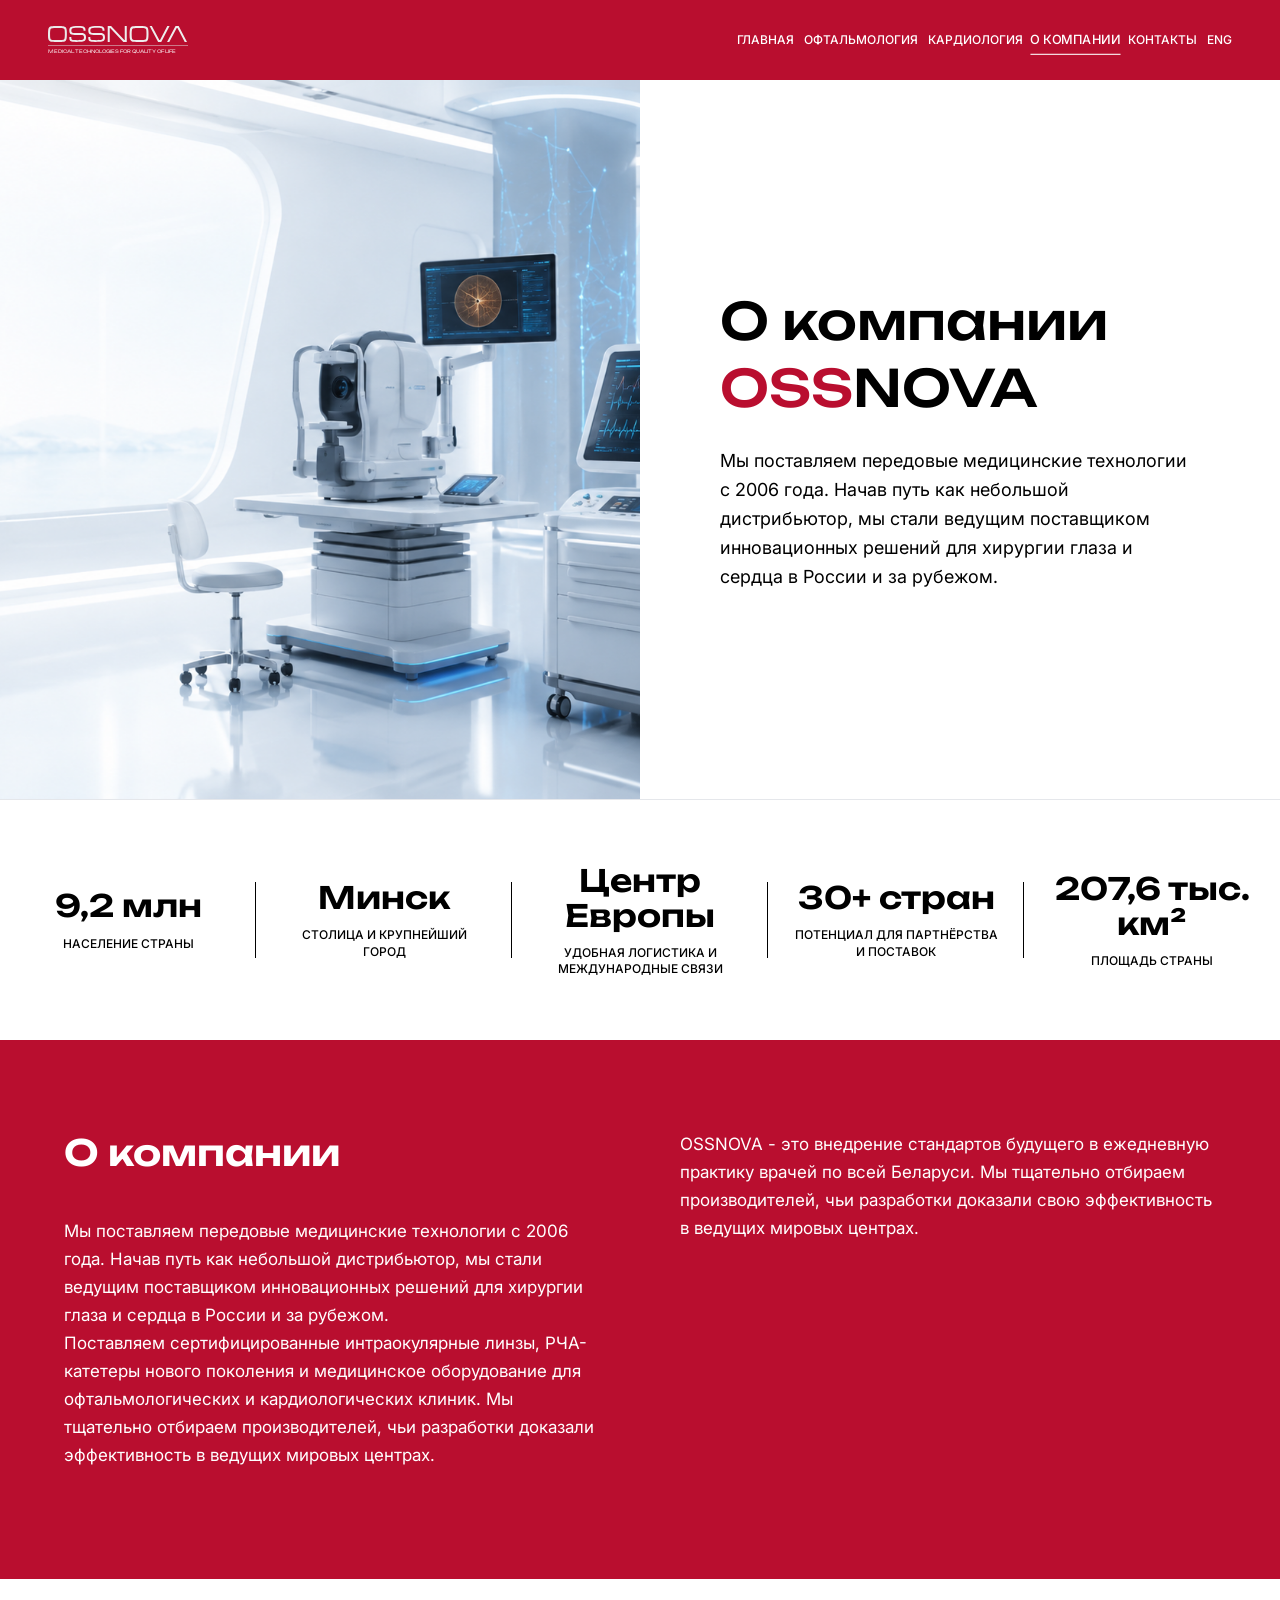
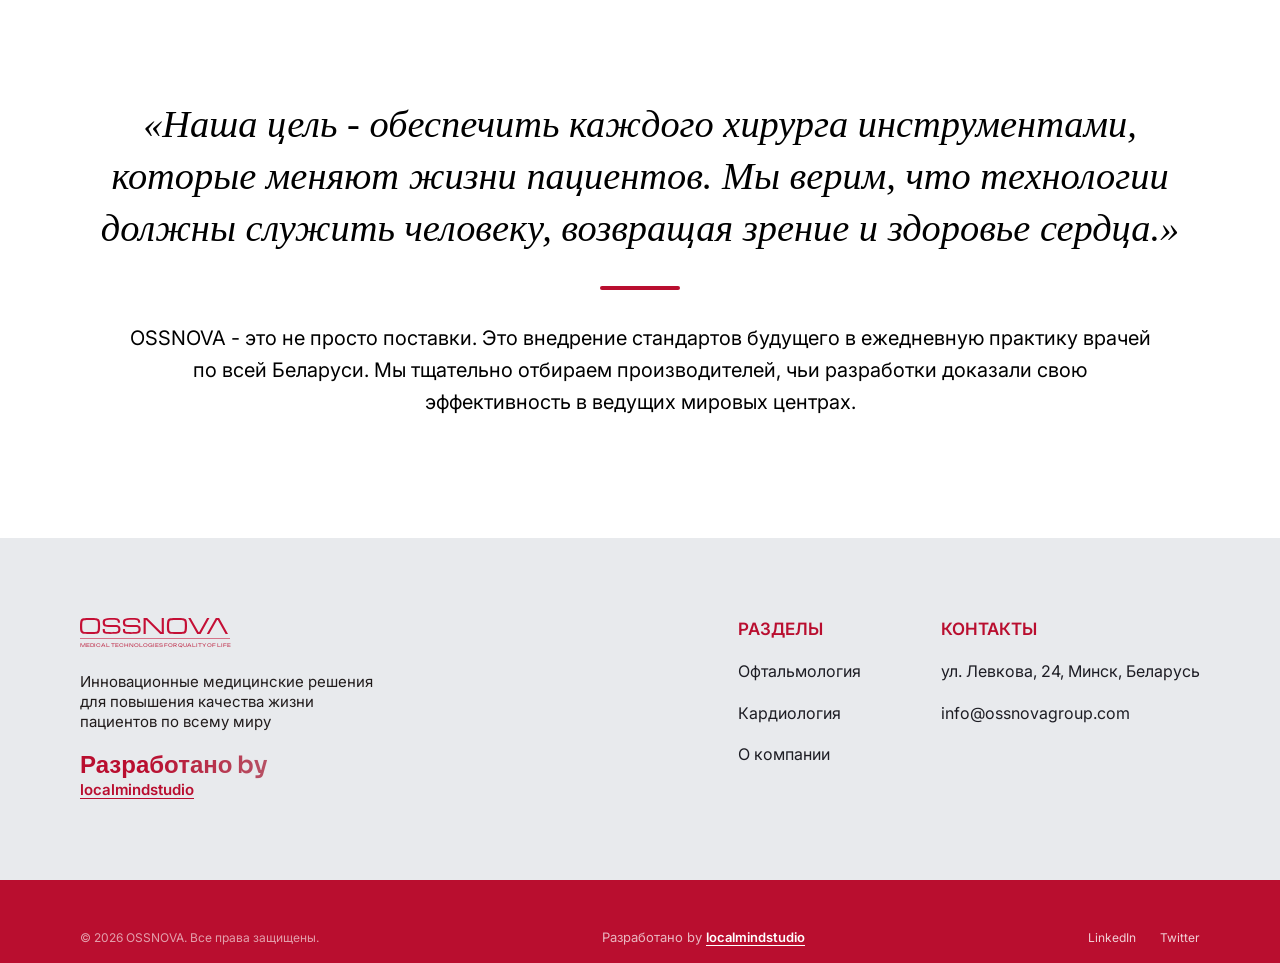
==== commit 930f912d: "Update contact email address" ====
--- a/about.html
+++ b/about.html
@@ -167,7 +167,7 @@
             <a href="https://www.google.com/maps/search/?api=1&query=%D1%83%D0%BB.%20%D0%9B%D0%B5%D0%B2%D0%BA%D0%BE%D0%B2%D0%B0%2024%2C%20%D0%9C%D0%B8%D0%BD%D1%81%D0%BA%2C%20%D0%91%D0%B5%D0%BB%D0%B0%D1%80%D1%83%D1%81%D1%8C">
               <span data-i18n="common.address.levkova">ул. Левкова, 24, Минск, Беларусь</span>
             </a>
-            <a href="mailto:info@ossnova.pro">info@ossnova.pro</a>
+            <a href="mailto:info@ossnovagroup.com">info@ossnovagroup.com</a>
           </div>
         </div>
       </div>
@@ -183,6 +183,6 @@
       </div>
     </footer>
 
-    <script src="script.js?v=mobile-intro-1"></script>
+    <script src="script.js?v=nav-speed-1"></script>
   </body>
 </html>
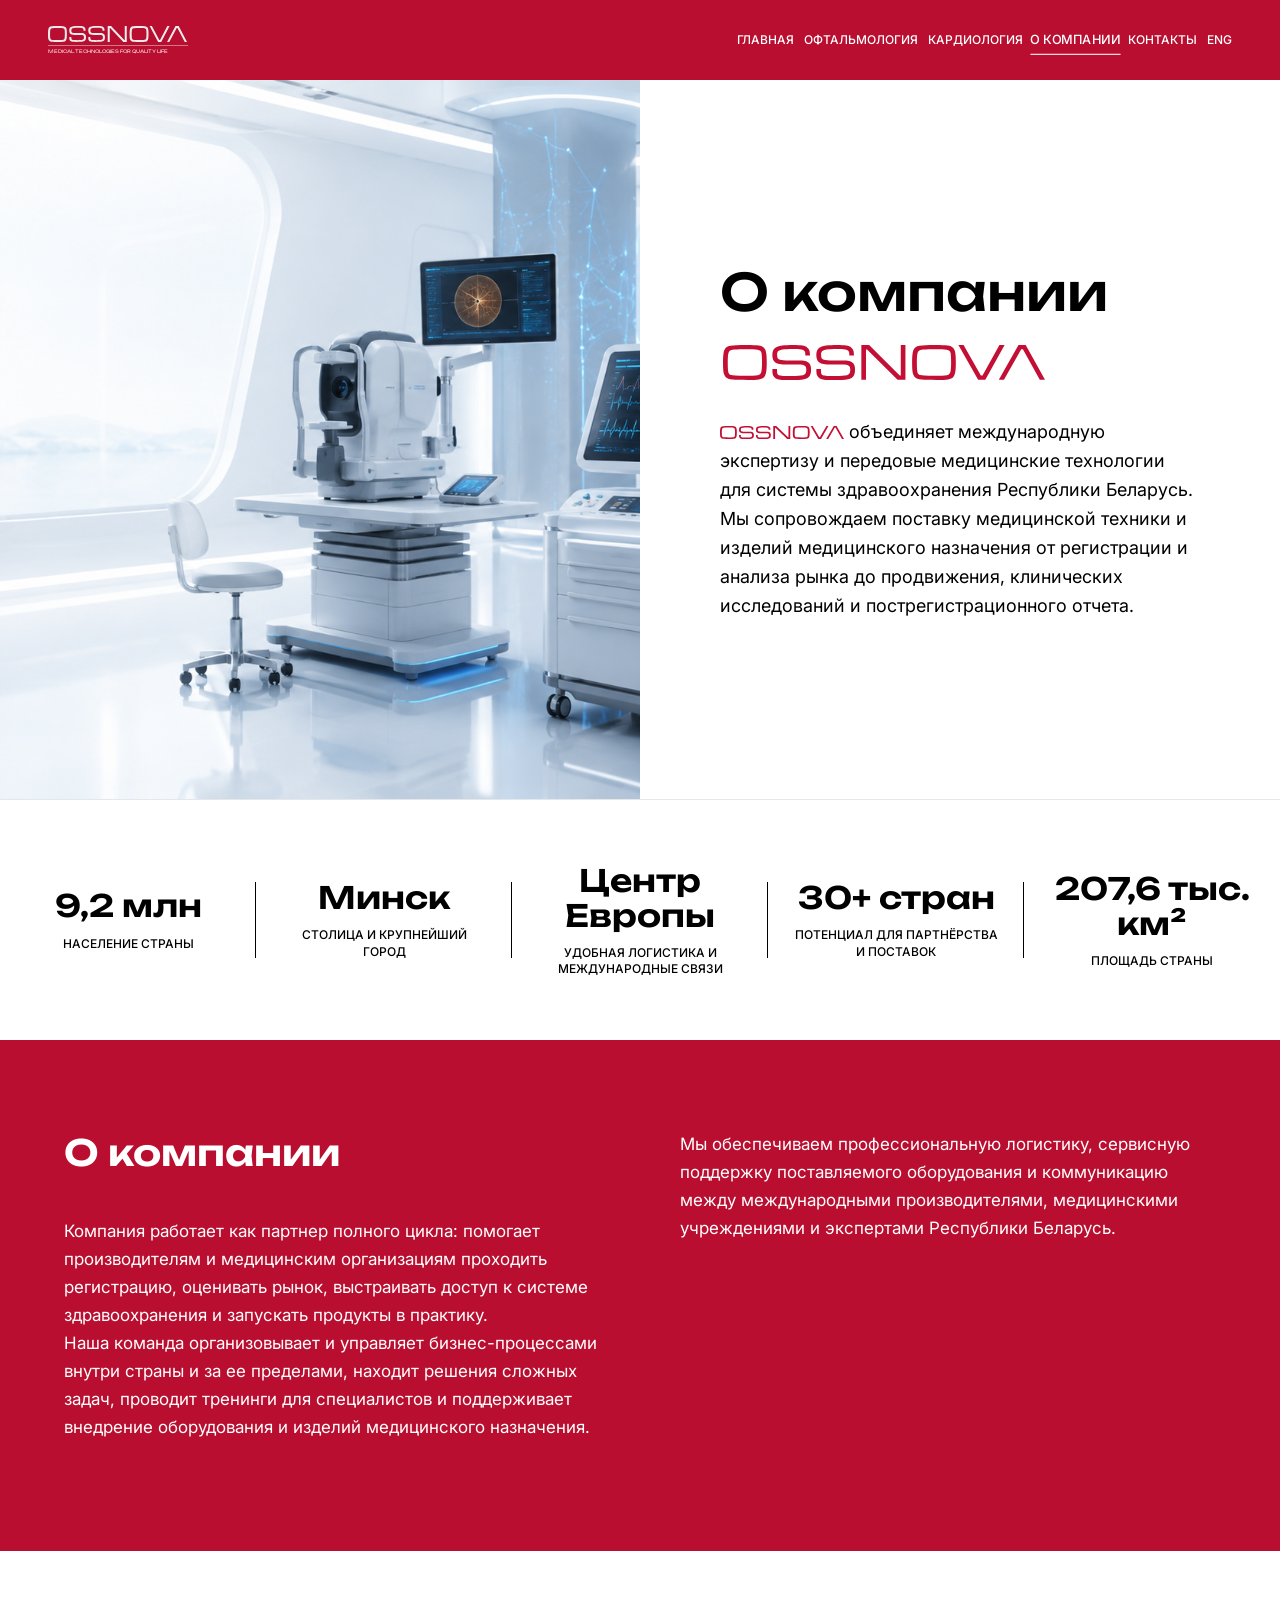
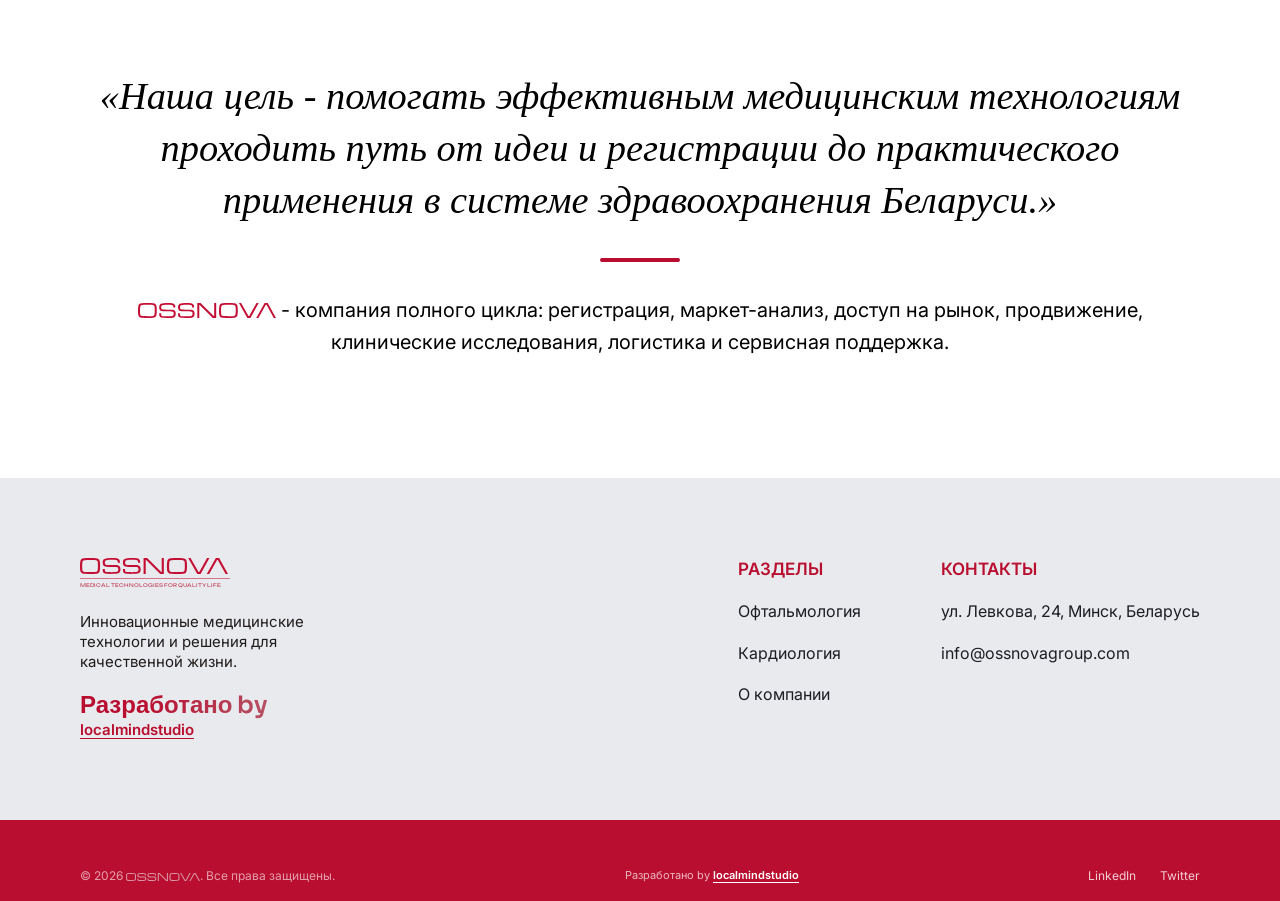
==== commit 0dd2a431: "Update homepage copy and brand wordmark styling" ====
--- a/about.html
+++ b/about.html
@@ -38,7 +38,7 @@
         }
       })();
     </script>
-    <link rel="stylesheet" href="styles.css?v=mobile-nav-fit-1" />
+    <link rel="stylesheet" href="styles.css?v=brand-logo-2" />
   </head>
   <body>
     <header class="site-header">
@@ -46,7 +46,7 @@
         <span class="brand-logo" aria-hidden="true">
           <img class="brand-wordmark" src="assets/logo-ossnova-figma.svg" alt="" />
           <img class="brand-line" src="assets/logo-line-figma.svg" alt="" />
-          <span class="brand-tagline" data-i18n="common.brand.tagline">Medical technologies for quality of life</span>
+          <span class="brand-tagline" data-i18n="common.brand.tagline">Medical technologies for quality life</span>
         </span>
       </a>
       <button class="nav-toggle" type="button" aria-expanded="false" aria-controls="site-nav" aria-label="Открыть меню" data-i18n-aria-label="common.nav.openMenu">
@@ -70,11 +70,12 @@
           <img src="assets/about-figma-hero.png" alt="" decoding="async" fetchpriority="high" data-lqip="assets/lqip/about-figma-hero.jpg" />
         </div>
         <div class="about-hero-copy">
-          <h1 id="about-title" data-i18n-html="about.hero.title">О компании <span>OSS</span>NOVA</h1>
-          <p data-i18n="about.hero.text">
-            Мы поставляем передовые медицинские технологии с 2006 года. Начав путь как небольшой
-            дистрибьютор, мы стали ведущим поставщиком инновационных решений для хирургии глаза и
-            сердца в России и за рубежом.
+          <h1 id="about-title" data-i18n-html="about.hero.title">О компании <span class="brand-inline-logo brand-inline-logo--title" role="img" aria-label="OSSNOVA"><img src="assets/logo-ossnova-figma.svg" alt="" /></span></h1>
+          <p data-i18n-html="about.hero.text">
+            <span class="brand-inline-logo" role="img" aria-label="OSSNOVA"><img src="assets/logo-ossnova-figma.svg" alt="" /></span> объединяет международную экспертизу и передовые медицинские технологии для
+            системы здравоохранения Республики Беларусь. Мы сопровождаем поставку медицинской
+            техники и изделий медицинского назначения от регистрации и анализа рынка до продвижения,
+            клинических исследований и пострегистрационного отчета.
           </p>
         </div>
       </section>
@@ -107,22 +108,21 @@
           <div>
             <h2 id="about-company-heading" data-i18n="about.section.title">О компании</h2>
             <p data-i18n="about.section.text1">
-              Мы поставляем передовые медицинские технологии с 2006 года. Начав путь как небольшой
-              дистрибьютор, мы стали ведущим поставщиком инновационных решений для хирургии глаза и
-              сердца в России и за рубежом.
+              Компания работает как партнер полного цикла: помогает производителям и медицинским
+              организациям проходить регистрацию, оценивать рынок, выстраивать доступ к системе
+              здравоохранения и запускать продукты в практику.
             </p>
             <p data-i18n="about.section.text2">
-              Поставляем сертифицированные интраокулярные линзы, РЧА-катетеры нового поколения и
-              медицинское оборудование для офтальмологических и кардиологических клиник. Мы
-              тщательно отбираем производителей, чьи разработки доказали эффективность в ведущих
-              мировых центрах.
+              Наша команда организовывает и управляет бизнес-процессами внутри страны и за ее
+              пределами, находит решения сложных задач, проводит тренинги для специалистов и
+              поддерживает внедрение оборудования и изделий медицинского назначения.
             </p>
           </div>
           <div>
             <p data-i18n="about.section.text3">
-              OSSNOVA - это внедрение стандартов будущего в ежедневную практику врачей по всей
-              Беларуси. Мы тщательно отбираем производителей, чьи разработки доказали свою
-              эффективность в ведущих мировых центрах.
+              Мы обеспечиваем профессиональную логистику, сервисную поддержку поставляемого
+              оборудования и коммуникацию между международными производителями, медицинскими
+              учреждениями и экспертами Республики Беларусь.
             </p>
           </div>
         </div>
@@ -130,14 +130,13 @@
 
       <figure class="about-quote">
         <blockquote data-i18n="about.quote.text">
-          «Наша цель - обеспечить каждого хирурга инструментами, которые меняют жизни пациентов. Мы
-          верим, что технологии должны служить человеку, возвращая зрение и здоровье сердца.»
+          «Наша цель - помогать эффективным медицинским технологиям проходить путь от идеи и
+          регистрации до практического применения в системе здравоохранения Беларуси.»
         </blockquote>
         <span aria-hidden="true"></span>
-        <figcaption data-i18n="about.quote.caption">
-          OSSNOVA - это не просто поставки. Это внедрение стандартов будущего в ежедневную практику
-          врачей по всей Беларуси. Мы тщательно отбираем производителей, чьи разработки доказали
-          свою эффективность в ведущих мировых центрах.
+        <figcaption data-i18n-html="about.quote.caption">
+          <span class="brand-inline-logo" role="img" aria-label="OSSNOVA"><img src="assets/logo-ossnova-figma.svg" alt="" /></span> - компания полного цикла: регистрация, маркет-анализ, доступ на рынок,
+          продвижение, клинические исследования, логистика и сервисная поддержка.
         </figcaption>
       </figure>
     </main>
@@ -148,9 +147,9 @@
           <span class="footer-logo" aria-label="OSSNOVA">
             <img class="brand-wordmark" src="assets/logo-ossnova-figma.svg" alt="" />
             <img class="brand-line" src="assets/logo-line-figma.svg" alt="" />
-            <small data-i18n="common.brand.tagline">Medical technologies for quality of life</small>
+            <small data-i18n="common.brand.tagline">Medical technologies for quality life</small>
           </span>
-          <p data-i18n="common.footer.description">Инновационные медицинские решения для повышения качества жизни пациентов по всему миру</p>
+          <p data-i18n="common.footer.description">Инновационные медицинские технологии и решения для качественной жизни.</p>
           <p class="footer-credit">
             <span data-i18n="common.footer.developed">Разработано by</span> <a href="https://localmindstudio.site/" target="_blank" rel="noopener">localmindstudio</a>
           </p>
@@ -172,7 +171,7 @@
         </div>
       </div>
       <div class="footer-bottom">
-        <p data-i18n="common.footer.rights">© 2026 OSSNOVA. Все права защищены.</p>
+        <p data-i18n-html="common.footer.rights">© 2026 <span class="brand-inline-logo" role="img" aria-label="OSSNOVA"><img src="assets/logo-ossnova-figma.svg" alt="" /></span>. Все права защищены.</p>
         <p class="footer-credit footer-credit-bottom">
           <span data-i18n="common.footer.developed">Разработано by</span> <a href="https://localmindstudio.site/" target="_blank" rel="noopener">localmindstudio</a>
         </p>
@@ -183,6 +182,6 @@
       </div>
     </footer>
 
-    <script src="script.js?v=nav-speed-1"></script>
+    <script src="script.js?v=brand-logo-1"></script>
   </body>
 </html>
--- a/styles.css
+++ b/styles.css
@@ -218,6 +218,49 @@
   color: transparent;
 }
 
+.brand-inline-logo {
+  display: inline-flex;
+  width: 6.9em;
+  height: 0.75em;
+  align-items: center;
+  vertical-align: -0.07em;
+  white-space: nowrap;
+}
+
+.brand-inline-logo img {
+  display: block;
+  width: 100%;
+  height: 100%;
+  filter: brightness(0) saturate(100%) invert(15%) sepia(98%) saturate(3437%) hue-rotate(337deg) brightness(83%) contrast(101%);
+}
+
+.brand-inline-logo--title {
+  width: 6.3em;
+  height: 0.68em;
+  margin-left: 0.05em;
+  vertical-align: -0.04em;
+}
+
+.section-kicker .brand-inline-logo {
+  width: 6.3em;
+  height: 0.68em;
+  vertical-align: -0.1em;
+}
+
+.footer-bottom .brand-inline-logo {
+  width: 6.2em;
+  height: 0.67em;
+  vertical-align: -0.08em;
+}
+
+.footer-bottom .brand-inline-logo img {
+  filter: none;
+}
+
+.home-about .brand-inline-logo img {
+  filter: none;
+}
+
 .site-nav {
   display: flex;
   align-items: center;
@@ -768,12 +811,14 @@
   margin: 100px auto 0;
   overflow: hidden;
   contain: paint;
+  -webkit-mask-image: linear-gradient(90deg, transparent 0, #000 8%, #000 92%, transparent 100%);
+  mask-image: linear-gradient(90deg, transparent 0, #000 8%, #000 92%, transparent 100%);
 }
 
 .partner-track {
   display: flex;
   width: max-content;
-  animation: partnersMarquee 42s linear infinite;
+  animation: partnersMarquee 58s linear infinite;
   will-change: transform;
 }
 
@@ -793,7 +838,7 @@
   display: flex;
   flex: 0 0 auto;
   align-items: center;
-  gap: 12px;
+  justify-content: center;
   height: 58px;
   padding: 12px 24px 14px;
   background: #eeeeee;
@@ -804,13 +849,14 @@
 }
 
 .partner-chip span {
-  width: 32px;
-  height: 32px;
-  background: #d9d9d9;
+  display: none;
 }
 
 .partner-chip b {
   font-weight: inherit;
+  line-height: 1.2;
+  text-align: center;
+  white-space: nowrap;
 }
 
 @keyframes partnersMarquee {
@@ -1057,6 +1103,11 @@
   align-items: center;
 }
 
+.belarus-network__copy {
+  position: relative;
+  z-index: 2;
+}
+
 .belarus-network__copy h2 {
   margin: 0;
   font-family: "Unbounded", Arial, sans-serif;
@@ -1100,10 +1151,12 @@
   grid-template-columns: repeat(3, minmax(0, 1fr));
   gap: 14px;
   margin-top: 42px;
+  width: min(620px, calc(100% + 110px));
+  max-width: calc(100vw - 64px);
 }
 
 .belarus-network__stats div {
-  min-height: 118px;
+  min-height: 174px;
   padding: 20px 18px;
   border: 1px solid rgba(185, 14, 47, 0.12);
   background: rgba(255, 255, 255, 0.72);
@@ -1118,10 +1171,16 @@
 
 .belarus-network__stats strong {
   font-family: "Unbounded", Arial, sans-serif;
-  font-size: clamp(26px, 2.4vw, 42px);
+  font-size: clamp(21px, 1.55vw, 30px);
   font-weight: 500;
   line-height: 1;
   color: var(--red);
+  white-space: nowrap;
+  letter-spacing: -0.03em;
+}
+
+.belarus-network__stats span + strong {
+  margin-top: 20px;
 }
 
 .belarus-network__stats span {
@@ -1377,26 +1436,26 @@
 
 .home-about-stats {
   display: grid;
-  grid-template-columns: repeat(5, minmax(0, 1fr));
+  grid-template-columns: minmax(0, 1fr);
   gap: 0;
   margin: 0;
 }
 
 .home-about-stats div {
   min-width: 0;
-  padding: 0 18px;
+  padding: 16px 0 16px 20px;
   border-left: 1px solid rgba(255, 255, 255, 0.32);
 }
 
 .home-about-stats div:first-child {
-  border-left: 0;
+  border-left-color: rgba(255, 255, 255, 0.32);
 }
 
 .home-about-stats dt {
   margin: 0;
   color: var(--white);
   font-family: "Unbounded", Arial, sans-serif;
-  font-size: clamp(18px, 1.35vw, 26px);
+  font-size: clamp(20px, 1.55vw, 30px);
   font-weight: 500;
   line-height: 1.15;
 }
@@ -2491,8 +2550,11 @@
   font-family: "Unbounded", Arial, sans-serif;
   font-size: clamp(30px, 2.3vw, 44px);
   font-weight: 500;
+  hyphens: manual;
   line-height: 1.22;
+  overflow-wrap: normal;
   text-transform: uppercase;
+  word-break: keep-all;
 }
 
 .home-contact-cta .home-contact-form h2::after {
@@ -2755,8 +2817,11 @@
   font-family: "Unbounded", Arial, sans-serif;
   font-size: clamp(28px, 3.2vw, 42px);
   font-weight: 500;
+  hyphens: manual;
   line-height: 1.1;
+  overflow-wrap: normal;
   text-transform: uppercase;
+  word-break: keep-all;
 }
 
 @media (prefers-reduced-motion: reduce) {
@@ -3022,7 +3087,7 @@
 
 .footer-credit {
   color: rgba(29, 29, 36, 0.62);
-  font-size: 13px;
+  font-size: 11px;
   line-height: 1.45;
 }
 
@@ -3372,12 +3437,12 @@
   }
 
   .home-about-stats {
-    grid-template-columns: repeat(3, minmax(0, 1fr));
-    gap: 24px 0;
+    grid-template-columns: minmax(0, 1fr);
+    gap: 0;
   }
 
   .home-about-stats div:nth-child(4) {
-    border-left: 0;
+    border-left-color: rgba(255, 255, 255, 0.32);
   }
 
   .specialty-hero {
@@ -3748,9 +3813,9 @@
   }
 
   .partner-chip {
-    flex-basis: min(194px, 100%);
-    width: min(194px, 100%);
+    width: auto;
     height: 52px;
+    padding: 10px 18px;
     font-size: 16px;
   }
 
@@ -3773,7 +3838,7 @@
 
   .belarus-network {
     margin-top: 72px;
-    padding: 64px 0 72px;
+    padding: 64px 0 24px;
   }
 
   .belarus-network__shell {
@@ -3815,13 +3880,22 @@
   }
 
   .belarus-network__stats {
-    gap: 8px;
+    grid-template-columns: minmax(0, 1fr);
+    gap: 10px;
     margin-top: 28px;
   }
 
   .belarus-network__stats div {
-    min-height: 94px;
-    padding: 14px 10px;
+    min-height: 0;
+    padding: 14px 12px;
+  }
+
+  .belarus-network__stats strong {
+    font-size: clamp(22px, 6.8vw, 28px);
+  }
+
+  .belarus-network__stats span + strong {
+    margin-top: 16px;
   }
 
   .belarus-network__stats span {
@@ -3829,18 +3903,18 @@
   }
 
   .belarus-map-card {
-    min-height: 520px;
+    min-height: 330px;
   }
 
   .belarus-map-card__stage {
-    height: 500px;
+    height: 322px;
     padding: 16px 4px 0;
   }
 
   .belarus-region-panel {
     top: 16px;
     left: 16px;
-    width: min(238px, calc(100% - 32px));
+    width: calc(100% - 32px);
     padding: 12px;
   }
 
@@ -3849,6 +3923,7 @@
   }
 
   .belarus-region-metrics {
+    grid-template-columns: minmax(0, 1fr);
     gap: 6px;
     margin-top: 10px;
   }
@@ -4404,13 +4479,7 @@
   }
 
   .partner-chip {
-    gap: 8px;
     padding: 10px 14px;
-  }
-
-  .partner-chip span {
-    width: 24px;
-    height: 24px;
   }
 
   .section-offset {
@@ -4423,11 +4492,11 @@
   }
 
   .belarus-map-card {
-    min-height: 488px;
+    min-height: 318px;
   }
 
   .belarus-map-card__stage {
-    height: 464px;
+    height: 310px;
   }
 
   .belarus-title-logo {
